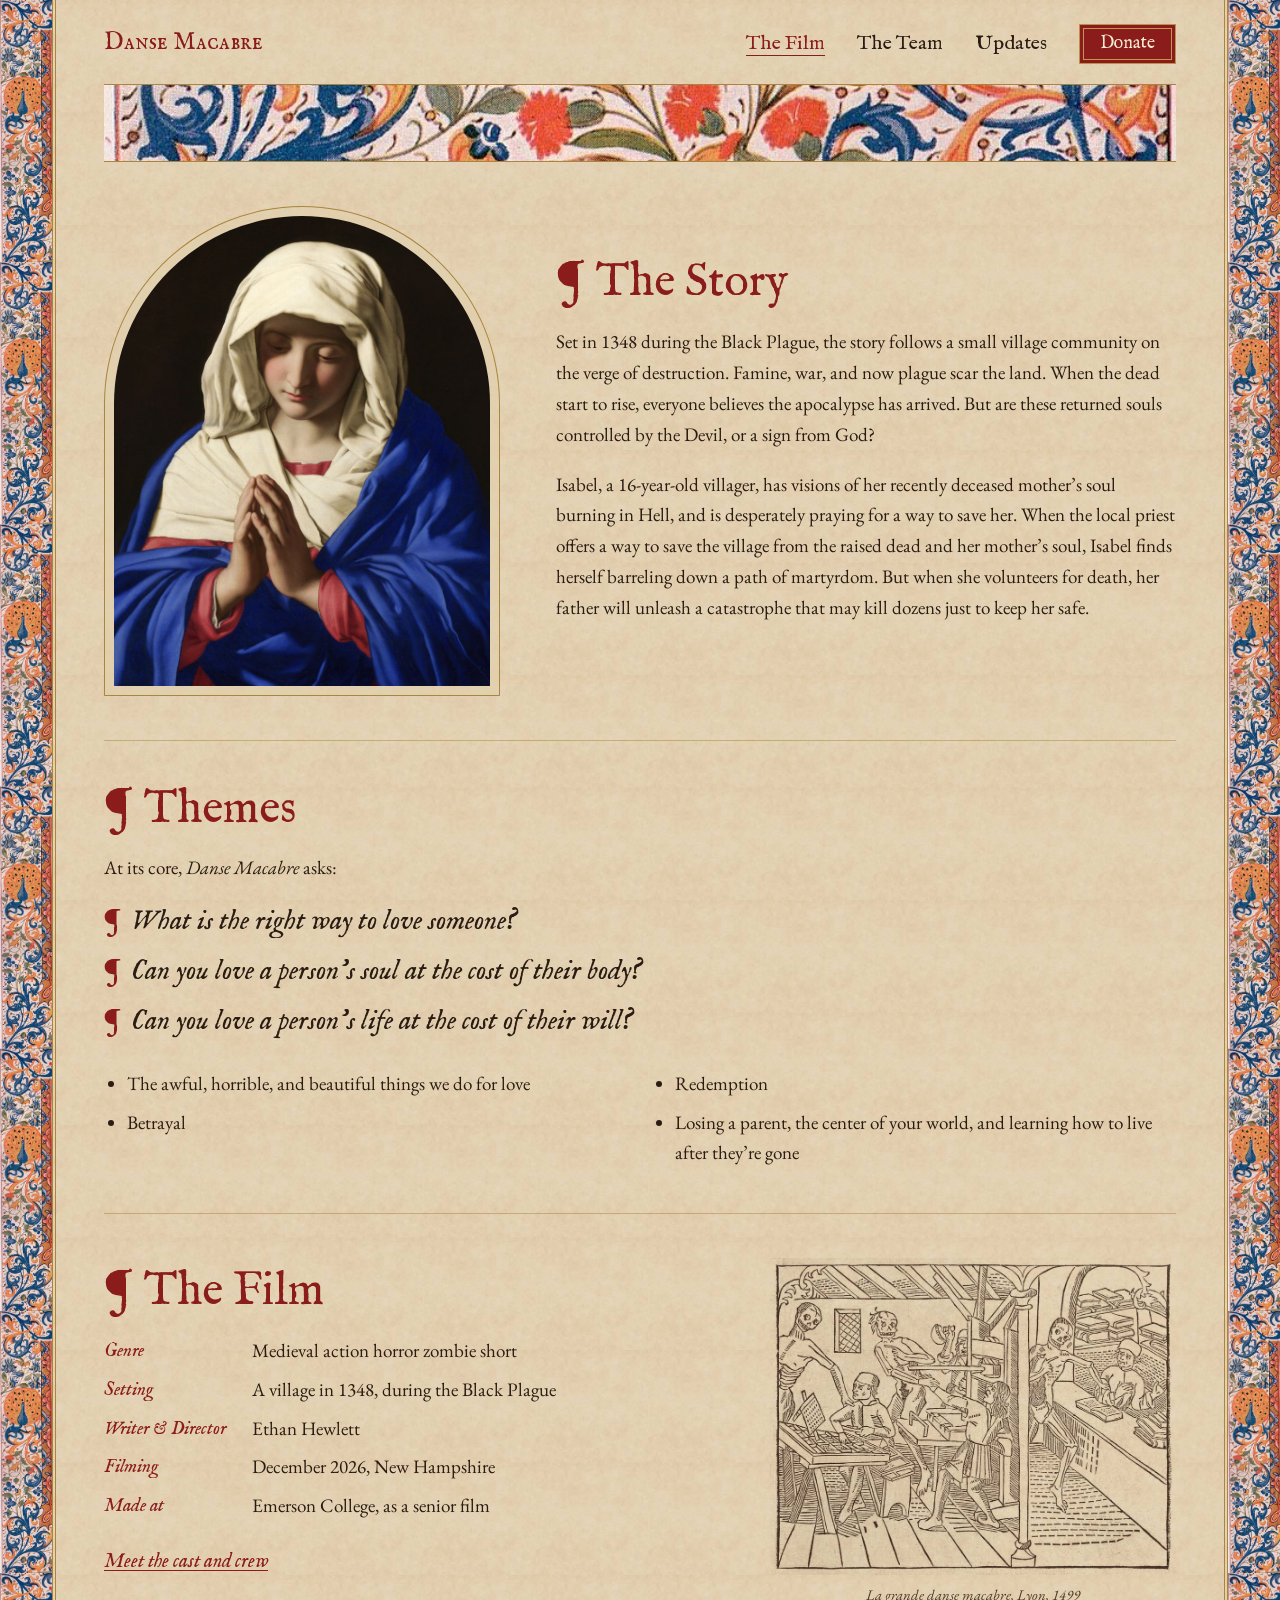
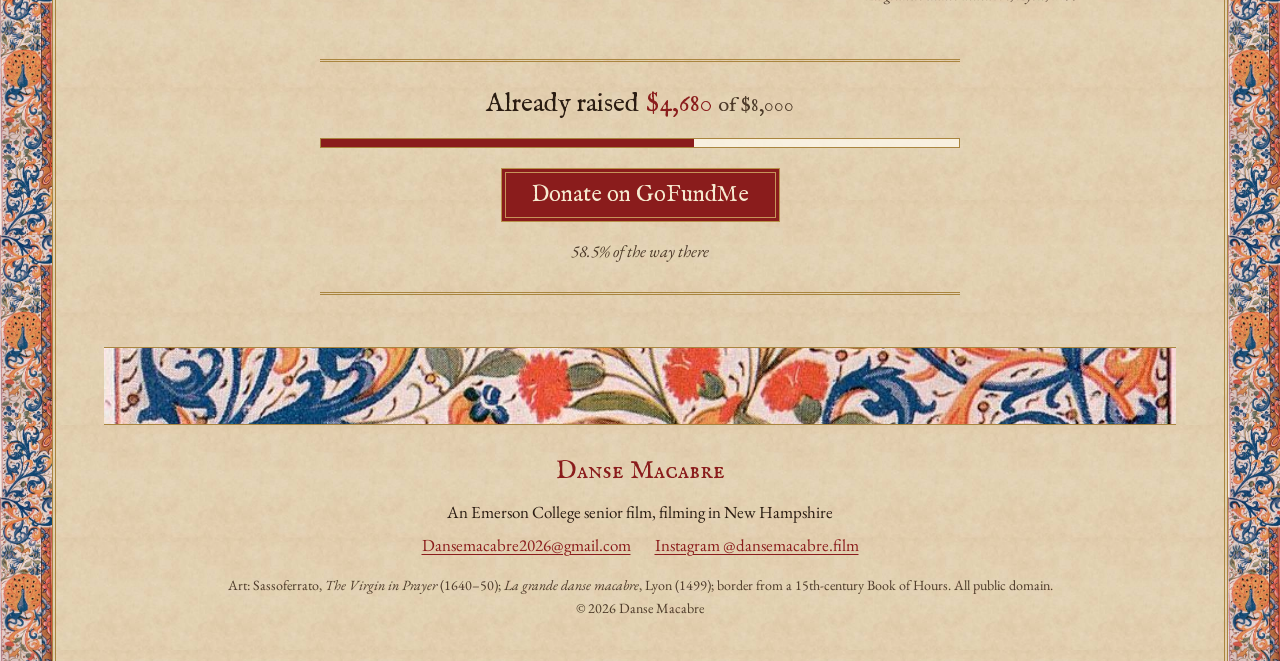
==== film.html @ 2ab026be "Polish redesign: edge-to-edge manuscript borders, transparent art - Vine borders run from the screen" ====
<!doctype html>
<html lang="en">
<head>
  <meta charset="utf-8">
  <meta name="viewport" content="width=device-width, initial-scale=1">
  <title>The Film | Danse Macabre</title>
  <meta name="description" content="1348. Famine, war, and now plague. When the dead start to rise, a village must decide: are these returned souls controlled by the Devil, or a sign from God?">
  <meta property="og:type" content="website">
  <meta property="og:title" content="The Film | Danse Macabre">
  <meta property="og:description" content="Set in 1348 during the Black Plague, the story follows a small village community on the verge of destruction.">
  <meta property="og:url" content="https://danse-macabrefilm.com/film.html">
  <meta property="og:image" content="https://danse-macabrefilm.com/img/social-preview.jpg">
  <meta name="twitter:card" content="summary_large_image">
  <link rel="icon" href="img/favicon.png">
  <link rel="stylesheet" href="css/style.css">
</head>
<body>
<div class="page">
<div class="inner">

  <header class="site-header">
    <a class="home-link" href="index.html">Danse Macabre</a>
    <a class="btn btn-small header-donate" href="https://www.gofundme.com/f/danse-macabre-bringing-this-story-to-life">Donate</a>
    <nav class="site-nav" aria-label="Main">
      <a href="film.html" aria-current="page">The Film</a>
      <a href="team.html">The Team</a>
      <a href="updates.html">Updates</a>
      <a class="btn btn-small nav-donate" href="https://www.gofundme.com/f/danse-macabre-bringing-this-story-to-life">Donate</a>
    </nav>
  </header>
  <div class="band" role="presentation"></div>

  <main>
    <section class="section split">
      <figure class="arch">
        <img src="img/isabel-standin.jpg" width="800" height="1000"
             alt="Painting of a young woman in a white veil and blue mantle, hands pressed together in prayer">
      </figure>
      <div>
        <h1 class="section-title"><span class="pilcrow" aria-hidden="true">&para;</span>The Story</h1>
        <p>Set in 1348 during the Black Plague, the story follows a small village community on the verge of destruction. Famine, war, and now plague scar the land. When the dead start to rise, everyone believes the apocalypse has arrived. But are these returned souls controlled by the Devil, or a sign from God?</p>
        <p>Isabel, a 16-year-old villager, has visions of her recently deceased mother&rsquo;s soul burning in Hell, and is desperately praying for a way to save her. When the local priest offers a way to save the village from the raised dead and her mother&rsquo;s soul, Isabel finds herself barreling down a path of martyrdom. But when she volunteers for death, her father will unleash a catastrophe that may kill dozens just to keep her safe.</p>
      </div>
    </section>

    <section class="section">
      <h2 class="section-title"><span class="pilcrow" aria-hidden="true">&para;</span>Themes</h2>
      <p>At its core, <i>Danse Macabre</i> asks:</p>
      <ul class="questions">
        <li>What is the right way to love someone?</li>
        <li>Can you love a person&rsquo;s soul at the cost of their body?</li>
        <li>Can you love a person&rsquo;s life at the cost of their will?</li>
      </ul>
      <ul class="motifs">
        <li>The awful, horrible, and beautiful things we do for love</li>
        <li>Betrayal</li>
        <li>Redemption</li>
        <li>Losing a parent, the center of your world, and learning how to live after they&rsquo;re gone</li>
      </ul>
    </section>

    <section class="section split reverse">
      <div>
        <h2 class="section-title"><span class="pilcrow" aria-hidden="true">&para;</span>The Film</h2>
        <dl class="facts">
          <dt>Genre</dt><dd>Medieval action horror zombie short</dd>
          <dt>Setting</dt><dd>A village in 1348, during the Black Plague</dd>
          <dt>Writer &amp; Director</dt><dd>Ethan Hewlett</dd>
          <dt>Filming</dt><dd>December 2026, New Hampshire</dd>
          <dt>Made at</dt><dd>Emerson College, as a senior film</dd>
        </dl>
        <p><a class="more" href="team.html">Meet the cast and crew</a></p>
      </div>
      <figure class="woodcut">
        <img src="img/printing-shop.webp" width="900" height="701" loading="lazy"
             alt="Woodcut of skeletons seizing printers and a bookseller at work in their shop">
        <figcaption><i>La grande danse macabre</i>, Lyon, 1499</figcaption>
      </figure>
    </section>

    <section class="funding funding-wide" data-funding aria-label="Fundraising progress">
      <p class="funding-amount">Already raised <span class="raised" data-raised>$4,680</span> <span class="of">of <span data-goal>$8,000</span></span></p>
      <div class="bar" role="progressbar" aria-label="Raised so far" aria-valuemin="0" aria-valuemax="100" aria-valuenow="0"><div class="bar-fill"></div></div>
      <div class="funding-actions">
        <a class="btn" href="https://www.gofundme.com/f/danse-macabre-bringing-this-story-to-life">Donate on GoFundMe</a>
        <p class="funding-meta"><span data-percent>58.5%</span> of the way there</p>
      </div>
    </section>
  </main>

  <div class="band" role="presentation"></div>
  <footer class="site-footer">
    <p class="footer-title">Danse Macabre</p>
    <p>An Emerson College senior film, filming in New Hampshire</p>
    <p class="footer-links"><a href="mailto:Dansemacabre2026@gmail.com">Dansemacabre2026@gmail.com</a><a href="https://www.instagram.com/dansemacabre.film/">Instagram @dansemacabre.film</a></p>
    <p class="art-credits">Art: Sassoferrato, <i>The Virgin in Prayer</i> (1640&ndash;50); <i>La grande danse macabre</i>, Lyon (1499); border from a 15th-century Book of Hours. All public domain.<br>&copy; <span data-year>2026</span> Danse Macabre</p>
  </footer>

</div>
</div>
<script src="js/funding.js"></script>
<script src="js/site.js"></script>
</body>
</html>
---- css/style.css ----
@import url("../fonts/fonts.css");

/* ---------- Tokens ---------- */
:root {
  --parchment: #ecdfc4;
  --vellum: #e2d1ae;
  --ink: #2a1c12;
  --ink-soft: #4d3a29;
  --rubric: #8a1c1c;
  --rubric-dark: #6a1414;
  --gold: #a9853f;
  --gold-soft: rgba(169, 133, 63, .5);

  --font-display: "IM Fell English", Georgia, serif;
  --font-caps: "IM Fell English SC", Georgia, serif;
  --font-body: "EB Garamond", Garamond, Georgia, serif;

  --content: 1180px;
  --border-w: clamp(56px, calc((100vw - var(--content)) / 2), 340px);
}

/* ---------- Base ---------- */
*, *::before, *::after { box-sizing: border-box; }
html { scroll-behavior: smooth; }
body {
  margin: 0;
  color: var(--ink);
  background: var(--parchment) url("../img/parchment.jpg") 0 0 / 900px;
  font-family: var(--font-body);
  font-size: 1.19rem;
  line-height: 1.62;
  overflow-x: hidden;
}
img { max-width: 100%; height: auto; display: block; }
a { color: var(--rubric); text-decoration-thickness: 1px; text-underline-offset: 3px; }
a:hover { color: var(--rubric-dark); }
:focus-visible { outline: 3px solid #26407a; outline-offset: 3px; }
p { margin: 0 0 1em; }
h1, h2, h3 { font-weight: 400; }

/* ---------- Page: vine borders run from the screen edges to the content ---------- */
.page {
  position: relative;
  min-height: 100vh;
  padding: 0 var(--border-w);
}
.page::before, .page::after {
  content: "";
  position: absolute;
  top: 0; bottom: 0;
  width: var(--border-w);
  background: url("../img/border-left.jpg") center top / 100% auto repeat-y;
  pointer-events: none;
}
.page::before { left: 0; border-right: 4px double var(--gold); }
.page::after { right: 0; border-left: 4px double var(--gold); }
.inner {
  max-width: var(--content);
  margin: 0 auto;
  padding: 0 48px;
}

/* Book of Hours band under the header and above the footer */
.band {
  height: 78px;
  background: url("../img/border-bottom.jpg") center / cover no-repeat;
  border-top: 1px solid var(--gold);
  border-bottom: 1px solid var(--gold);
}

/* ---------- Header ---------- */
.site-header {
  display: flex;
  align-items: center;
  justify-content: space-between;
  gap: 24px;
  flex-wrap: wrap;
  padding: 24px 0 20px;
}
.home-link {
  font-family: var(--font-caps);
  font-size: 1.5rem;
  color: var(--rubric);
  text-decoration: none;
}
.site-nav { display: flex; align-items: center; gap: 32px; font-family: var(--font-display); font-size: 1.25rem; }
.site-nav a { color: var(--ink); text-decoration: none; }
.site-nav a:hover, .site-nav a[aria-current="page"] { color: var(--rubric); }
.site-nav a[aria-current="page"] { text-decoration: underline; text-decoration-thickness: 1px; text-underline-offset: 6px; }
.site-header .header-donate { display: none; }

/* ---------- Buttons ---------- */
.btn {
  display: inline-block;
  padding: 13px 30px;
  font-family: var(--font-display);
  font-size: 1.4rem;
  line-height: 1.2;
  color: #f6ead0;
  text-decoration: none;
  background: var(--rubric);
  border: 1px solid #b8914a;
  box-shadow: inset 0 0 0 3px var(--rubric), inset 0 0 0 4px rgba(214, 178, 106, .8);
}
.btn:hover { color: #fff; background: var(--rubric-dark); box-shadow: inset 0 0 0 3px var(--rubric-dark), inset 0 0 0 4px rgba(214, 178, 106, .8); }
.btn-small { font-size: 1.12rem; padding: 8px 20px; }
.site-nav .btn, .site-nav .btn:hover { color: #f6ead0; }

/* ---------- Hero ---------- */
.hero {
  display: grid;
  grid-template-columns: minmax(0, 1fr) minmax(0, 1fr);
  gap: 48px;
  align-items: center;
  padding: 52px 0 40px;
}
.title {
  margin: 0;
  display: flex;
  align-items: flex-start;
  font-family: var(--font-display);
  color: var(--rubric);
  font-size: clamp(3.1rem, 6vw, 5.4rem);
  line-height: .92;
}
.title .dropcap { flex: none; width: 2.4em; margin: -.12em .05em 0 -.4em; }
.title .title-rest { display: flex; flex-direction: column; padding-top: .26em; }
.title .title-rest span + span { margin-left: -.54em; }
.tagline {
  margin: 22px 0 34px;
  font-family: var(--font-display);
  font-style: italic;
  font-size: clamp(1.25rem, 1.9vw, 1.56rem);
  color: var(--ink-soft);
}

/* ---------- Funding ---------- */
.funding {
  border-top: 3px double var(--gold);
  border-bottom: 3px double var(--gold);
  padding: 22px 0 26px;
}
.funding-amount { margin: 0 0 12px; font-family: var(--font-display); font-size: 1.62rem; }
.funding-amount .raised { color: var(--rubric); }
.funding-amount .of { font-size: 1.25rem; color: var(--ink-soft); }
.bar { height: 10px; background: rgba(255, 250, 238, .75); border: 1px solid var(--gold); }
.bar-fill { height: 100%; width: 0; background: var(--rubric); transition: width 1.2s ease-out; }
.funding-actions { display: flex; align-items: center; justify-content: space-between; gap: 16px; flex-wrap: wrap; margin-top: 20px; }
.funding-meta { margin: 0; font-style: italic; color: var(--ink-soft); font-size: 1.06rem; }
.funding-wide { max-width: 640px; margin: 8px auto 52px; text-align: center; }
.funding-wide .funding-actions { justify-content: center; flex-direction: column; }

/* ---------- Sections ---------- */
.section { padding: 44px 0; border-top: 1px solid var(--gold-soft); }
main > .section:first-child { border-top: 0; }
.section-title {
  margin: 0 0 18px;
  font-family: var(--font-display);
  font-size: clamp(2.2rem, 3.6vw, 2.9rem);
  line-height: 1.1;
  color: var(--rubric);
}
.section-title .pilcrow { margin-right: .26em; }
.section-title.centered { text-align: center; }
.page-title { margin-top: 44px; }
.prose p { max-width: 34em; }
.lead {
  max-width: 32em;
  margin: 0 auto 34px;
  text-align: center;
  font-family: var(--font-display);
  font-style: italic;
  font-size: 1.3rem;
  color: var(--ink-soft);
}
.more { font-family: var(--font-display); font-style: italic; font-size: 1.25rem; }
.signature { margin: 0; font-family: var(--font-display); font-style: italic; color: var(--ink-soft); }

.split { display: grid; grid-template-columns: minmax(0, .78fr) minmax(0, 1.22fr); gap: 56px; align-items: center; }
.split.reverse { grid-template-columns: minmax(0, 1.2fr) minmax(0, .8fr); }

/* Framed pictures */
.arch {
  margin: 0;
  padding: 9px;
  border: 1px solid var(--gold);
  border-radius: 999px 999px 4px 4px;
  background: rgba(226, 209, 174, .6);
}
.arch img { width: 100%; aspect-ratio: 4 / 5; object-fit: cover; border-radius: 999px 999px 2px 2px; }
.plate { margin: 0; padding: 8px; border: 1px solid var(--gold); background: rgba(226, 209, 174, .6); }
.woodcut { margin: 0; }
figcaption { margin-top: 8px; font-size: .92rem; font-style: italic; text-align: center; color: var(--ink-soft); }

/* ---------- Support the film ---------- */
.support { text-align: center; }
.support-list {
  display: grid;
  grid-template-columns: repeat(4, minmax(0, 1fr));
  margin: 0 0 38px;
  padding: 0;
  list-style: none;
  border-top: 1px solid var(--gold);
  border-bottom: 1px solid var(--gold);
}
.support-list li { display: flex; flex-direction: column; align-items: center; gap: 14px; padding: 26px 14px 22px; line-height: 1.3; }
.support-list li + li { border-left: 1px solid rgba(169, 133, 63, .7); }
.support-list img { height: 96px; width: auto; }
.support .note { margin: 0 auto 26px; max-width: 34em; }

/* ---------- Updates ---------- */
.teasers { display: grid; grid-template-columns: repeat(2, minmax(0, 1fr)); gap: 36px; }
.teaser { display: grid; grid-template-columns: 150px minmax(0, 1fr); gap: 20px; align-items: center; color: var(--ink); text-decoration: none; }
.teaser img { width: 150px; height: 112px; object-fit: cover; border: 1px solid var(--gold); padding: 4px; background: rgba(226, 209, 174, .6); }
.teaser .photo { filter: sepia(.3) saturate(.8); }
.teaser h3 { margin: 0; font-family: var(--font-display); font-size: 1.62rem; line-height: 1.2; color: var(--rubric); }
.teaser:hover h3 { text-decoration: underline; text-decoration-thickness: 1px; text-underline-offset: 4px; }
.post-date { margin: 0 0 2px; font-style: italic; color: var(--ink-soft); font-size: 1.06rem; }
.post { padding: 40px 0; border-top: 1px solid var(--gold-soft); }
.post h2 { margin: 0 0 14px; font-family: var(--font-display); font-size: clamp(1.8rem, 3vw, 2.3rem); line-height: 1.15; color: var(--rubric); }
.gallery { display: grid; grid-template-columns: repeat(3, minmax(0, 1fr)); gap: 12px; margin-top: 22px; }
.gallery a { display: block; padding: 4px; border: 1px solid var(--gold); background: rgba(226, 209, 174, .6); }
.gallery img { width: 100%; aspect-ratio: 4 / 3; object-fit: cover; filter: sepia(.28) saturate(.82); transition: filter .25s; }
.gallery a:hover img, .gallery a:focus-visible img { filter: none; }

/* ---------- Film page ---------- */
.questions { list-style: none; margin: 0 0 28px; padding: 0; }
.questions li {
  margin: 0 0 12px;
  font-family: var(--font-display);
  font-style: italic;
  font-size: clamp(1.4rem, 2.6vw, 1.75rem);
  line-height: 1.35;
}
.questions li::before { content: "\00B6"; color: var(--rubric); font-style: normal; margin-right: .4em; }
.motifs { margin: 0; padding-left: 1.2em; columns: 2; column-gap: 48px; }
.motifs li { margin-bottom: 8px; break-inside: avoid; }
.facts { display: grid; grid-template-columns: max-content minmax(0, 1fr); gap: 8px 26px; margin: 0 0 24px; }
.facts dt { font-family: var(--font-display); font-style: italic; color: var(--rubric); }
.facts dd { margin: 0; }

/* ---------- Team page ---------- */
.credits { display: grid; grid-template-columns: repeat(2, minmax(0, 1fr)); gap: 0 56px; margin: 0; }
.credit { padding: 12px 0; border-bottom: 1px solid rgba(169, 133, 63, .4); }
.credit dt { font-family: var(--font-display); font-style: italic; font-size: 1.12rem; color: var(--rubric); }
.credit dd { margin: 2px 0 0; font-size: 1.35rem; }
.aside { margin-top: 16px; font-style: italic; color: var(--ink-soft); }

/* ---------- Footer ---------- */
.site-footer { padding: 26px 0 36px; text-align: center; font-size: 1.06rem; }
.site-footer p { margin: 0 0 6px; }
.footer-title { font-family: var(--font-caps); font-size: 1.62rem; color: var(--rubric); }
.footer-links { display: flex; justify-content: center; gap: 24px; flex-wrap: wrap; margin-bottom: 14px !important; }
.art-credits { margin-top: 12px !important; font-size: .88rem; color: var(--ink-soft); }

/* ---------- Tablet ---------- */
@media (max-width: 1000px) {
  .inner { padding: 0 28px; }
  .support-list { grid-template-columns: repeat(2, minmax(0, 1fr)); }
  .support-list li + li { border-left: 0; }
  .support-list li:nth-child(even) { border-left: 1px solid rgba(169, 133, 63, .7); }
  .support-list li:nth-child(-n+2) { border-bottom: 1px solid rgba(169, 133, 63, .7); }
}

/* ---------- Phone ---------- */
@media (max-width: 760px) {
  :root { --border-w: 26px; }
  body { font-size: 1.12rem; background-size: 700px; }
  .page::before { border-right-width: 3px; }
  .page::after { border-left-width: 3px; }
  .inner { padding: 0 12px; }
  .band { height: 46px; }

  .site-header { display: grid; grid-template-columns: 1fr auto; gap: 8px 12px; padding: 14px 0 10px; }
  .home-link { font-size: 1.3rem; }
  .site-header .header-donate { display: inline-flex; align-items: center; min-height: 44px; }
  .site-nav { grid-column: 1 / -1; justify-content: space-between; gap: 8px; font-size: 1.12rem; }
  .site-nav a { padding: 8px 0; }
  .site-nav .nav-donate { display: none; }

  .hero, .split, .split.reverse, .teasers, .credits { grid-template-columns: minmax(0, 1fr); }
  .hero { gap: 26px; padding: 26px 0 30px; }
  .title { font-size: 3.1rem; }
  .title .dropcap { margin-left: -.18em; }
  .tagline { margin: 16px 0 22px; }
  .funding-amount { font-size: 1.42rem; }
  .funding-actions .btn, .funding-wide .btn { display: block; width: 100%; text-align: center; }
  .funding-actions { flex-direction: column; align-items: stretch; text-align: center; }

  .section { padding: 30px 0; }
  .split .arch { width: 240px; margin: 0 auto; }
  .split.reverse .plate, .split.reverse .woodcut { order: 2; }
  .support-list img { height: 64px; }
  .support-list li { padding: 18px 8px; font-size: 1rem; }
  .support .btn { display: block; }
  .teaser { grid-template-columns: 96px minmax(0, 1fr); gap: 14px; }
  .teaser img { width: 96px; height: 76px; padding: 3px; }
  .teaser h3 { font-size: 1.36rem; }
  .gallery { grid-template-columns: repeat(2, minmax(0, 1fr)); gap: 8px; }
  .motifs { columns: 1; }
  .facts { grid-template-columns: minmax(0, 1fr); gap: 0; }
  .facts dd { margin-bottom: 10px; }
  .footer-links { flex-direction: column; gap: 4px; }
}

@media (prefers-reduced-motion: reduce) {
  html { scroll-behavior: auto; }
  .bar-fill, .gallery img { transition: none; }
}
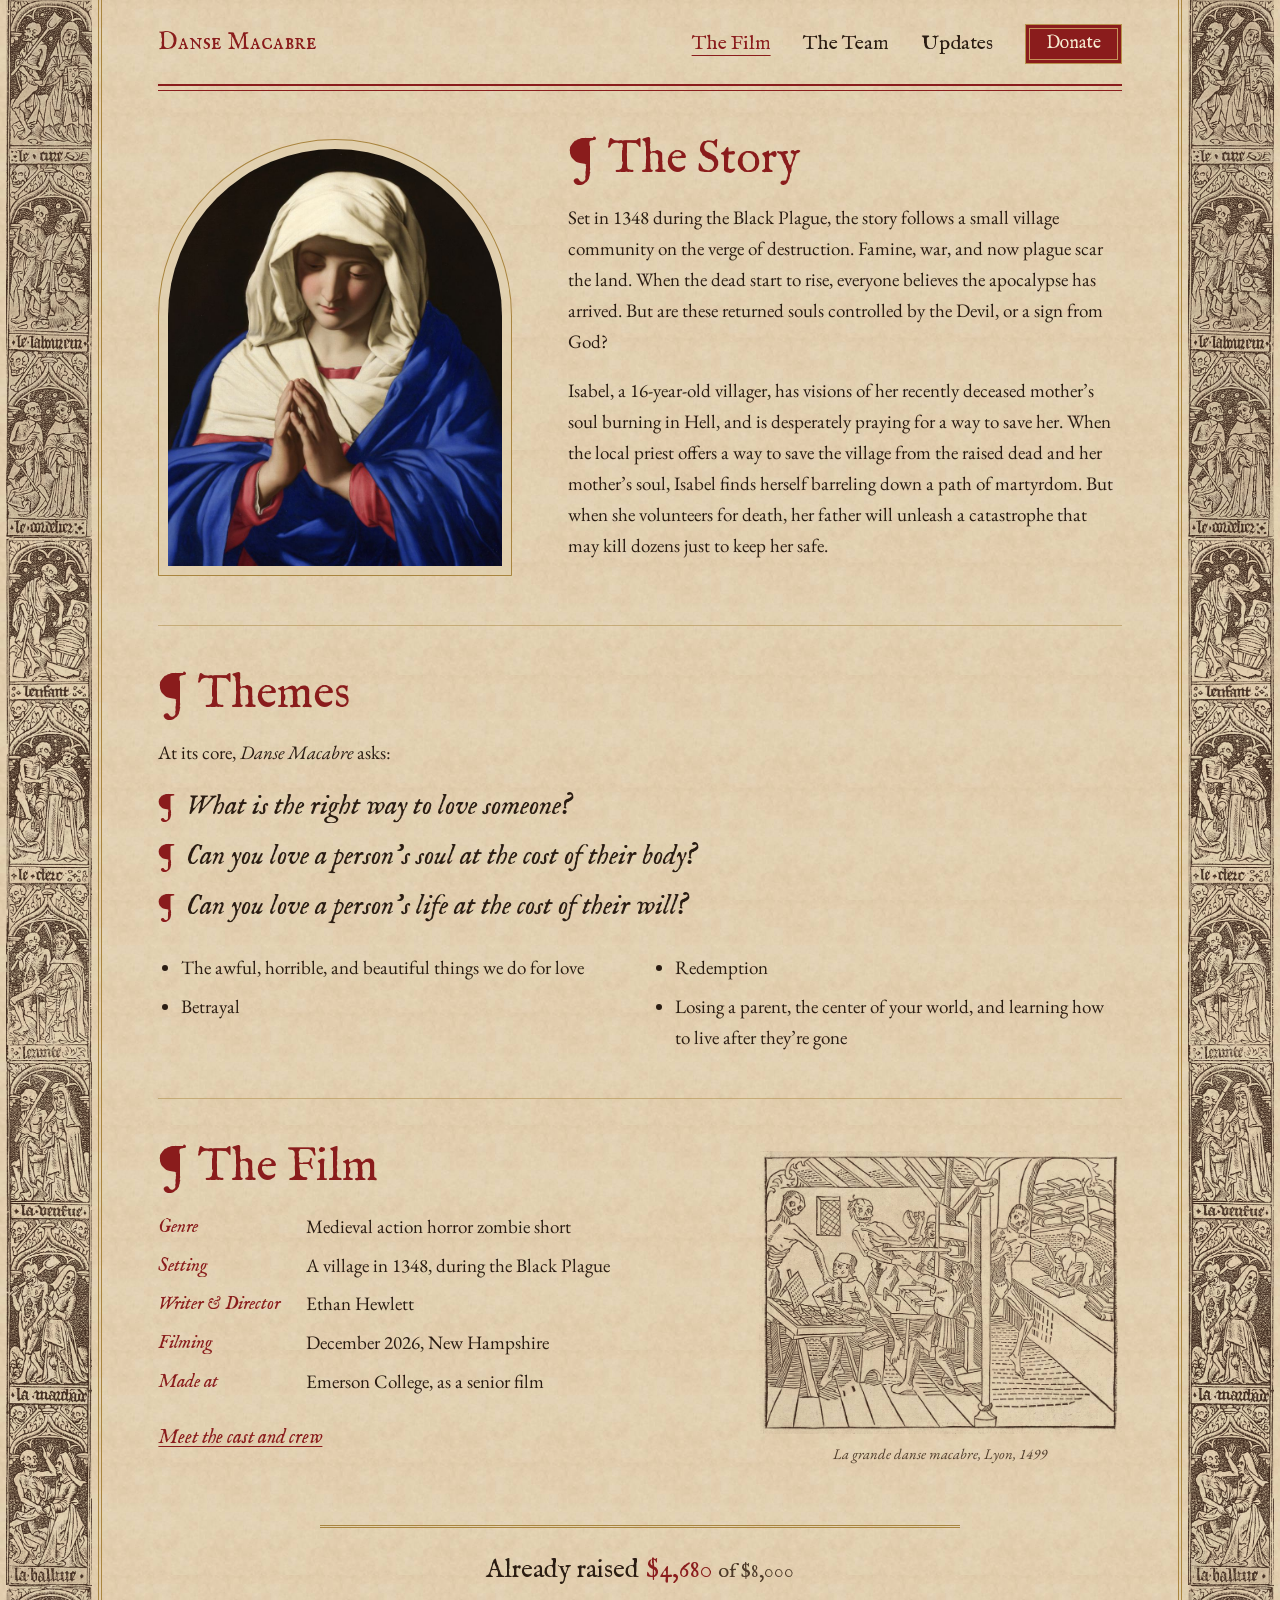
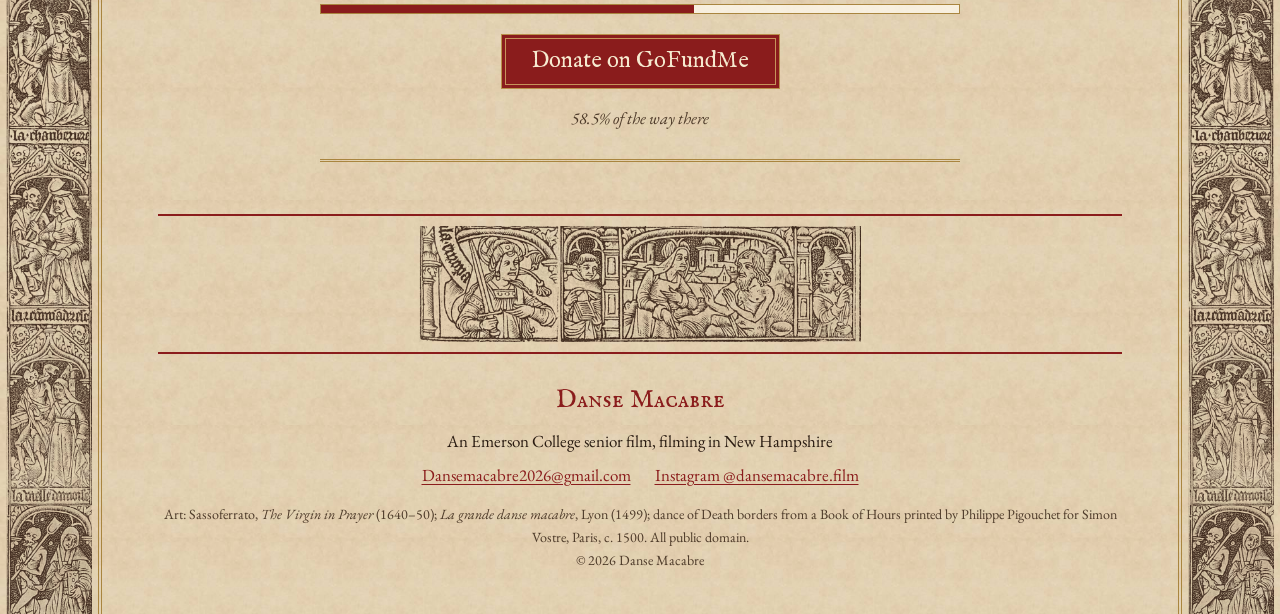
==== commit 1ab64866: "Dance of Death borders and wider desktop content - Side borders now use the Dance of Death margin sc" ====
--- a/film.html
+++ b/film.html
@@ -28,7 +28,7 @@
       <a class="btn btn-small nav-donate" href="https://www.gofundme.com/f/danse-macabre-bringing-this-story-to-life">Donate</a>
     </nav>
   </header>
-  <div class="band" role="presentation"></div>
+  <div class="rule" role="presentation"></div>
 
   <main>
     <section class="section split">
@@ -88,12 +88,12 @@
     </section>
   </main>
 
-  <div class="band" role="presentation"></div>
+  <img class="frieze" src="img/band-vostre.webp" alt="" width="1400" height="370" loading="lazy">
   <footer class="site-footer">
     <p class="footer-title">Danse Macabre</p>
     <p>An Emerson College senior film, filming in New Hampshire</p>
     <p class="footer-links"><a href="mailto:Dansemacabre2026@gmail.com">Dansemacabre2026@gmail.com</a><a href="https://www.instagram.com/dansemacabre.film/">Instagram @dansemacabre.film</a></p>
-    <p class="art-credits">Art: Sassoferrato, <i>The Virgin in Prayer</i> (1640&ndash;50); <i>La grande danse macabre</i>, Lyon (1499); border from a 15th-century Book of Hours. All public domain.<br>&copy; <span data-year>2026</span> Danse Macabre</p>
+    <p class="art-credits">Art: Sassoferrato, <i>The Virgin in Prayer</i> (1640&ndash;50); <i>La grande danse macabre</i>, Lyon (1499); dance of Death borders from a Book of Hours printed by Philippe Pigouchet for Simon Vostre, Paris, c. 1500. All public domain.<br>&copy; <span data-year>2026</span> Danse Macabre</p>
   </footer>
 
 </div>
--- a/css/style.css
+++ b/css/style.css
@@ -15,8 +15,9 @@
   --font-caps: "IM Fell English SC", Georgia, serif;
   --font-body: "EB Garamond", Garamond, Georgia, serif;
 
-  --content: 1180px;
-  --border-w: clamp(56px, calc((100vw - var(--content)) / 2), 340px);
+  --content: 1720px;
+  /* slim borders; they only widen on very large screens so no gap opens beside the content */
+  --border-w: max(clamp(56px, 8vw, 160px), calc((100vw - var(--content)) / 2));
 }
 
 /* ---------- Base ---------- */
@@ -49,7 +50,7 @@
   position: absolute;
   top: 0; bottom: 0;
   width: var(--border-w);
-  background: url("../img/border-left.jpg") center top / 100% auto repeat-y;
+  background: url("../img/border-dance.webp") center top / calc(100% - 12px) auto repeat-y;
   pointer-events: none;
 }
 .page::before { left: 0; border-right: 4px double var(--gold); }
@@ -57,15 +58,19 @@
 .inner {
   max-width: var(--content);
   margin: 0 auto;
-  padding: 0 48px;
-}
-
-/* Book of Hours band under the header and above the footer */
-.band {
-  height: 78px;
-  background: url("../img/border-bottom.jpg") center / cover no-repeat;
-  border-top: 1px solid var(--gold);
-  border-bottom: 1px solid var(--gold);
+  padding: 0 56px;
+}
+
+/* Red manuscript rule under the header; Vostre panel as a frieze above the footer */
+.rule { height: 7px; border-top: 2px solid var(--rubric); border-bottom: 1px solid var(--rubric); }
+.frieze {
+  display: block;
+  width: 100%;
+  height: clamp(110px, 11vw, 180px);
+  object-fit: contain;
+  padding: 10px 0;
+  border-top: 2px solid var(--rubric);
+  border-bottom: 2px solid var(--rubric);
 }
 
 /* ---------- Header ---------- */
@@ -120,7 +125,7 @@
   align-items: flex-start;
   font-family: var(--font-display);
   color: var(--rubric);
-  font-size: clamp(3.1rem, 6vw, 5.4rem);
+  font-size: clamp(3.1rem, 5.4vw, 6.4rem);
   line-height: .92;
 }
 .title .dropcap { flex: none; width: 2.4em; margin: -.12em .05em 0 -.4em; }
@@ -266,10 +271,12 @@
 @media (max-width: 760px) {
   :root { --border-w: 26px; }
   body { font-size: 1.12rem; background-size: 700px; }
+  .page::before, .page::after { background-size: 100% auto; }
   .page::before { border-right-width: 3px; }
   .page::after { border-left-width: 3px; }
   .inner { padding: 0 12px; }
-  .band { height: 46px; }
+  .rule { height: 6px; }
+  .frieze { height: auto; padding: 6px 0; }
 
   .site-header { display: grid; grid-template-columns: 1fr auto; gap: 8px 12px; padding: 14px 0 10px; }
   .home-link { font-size: 1.3rem; }
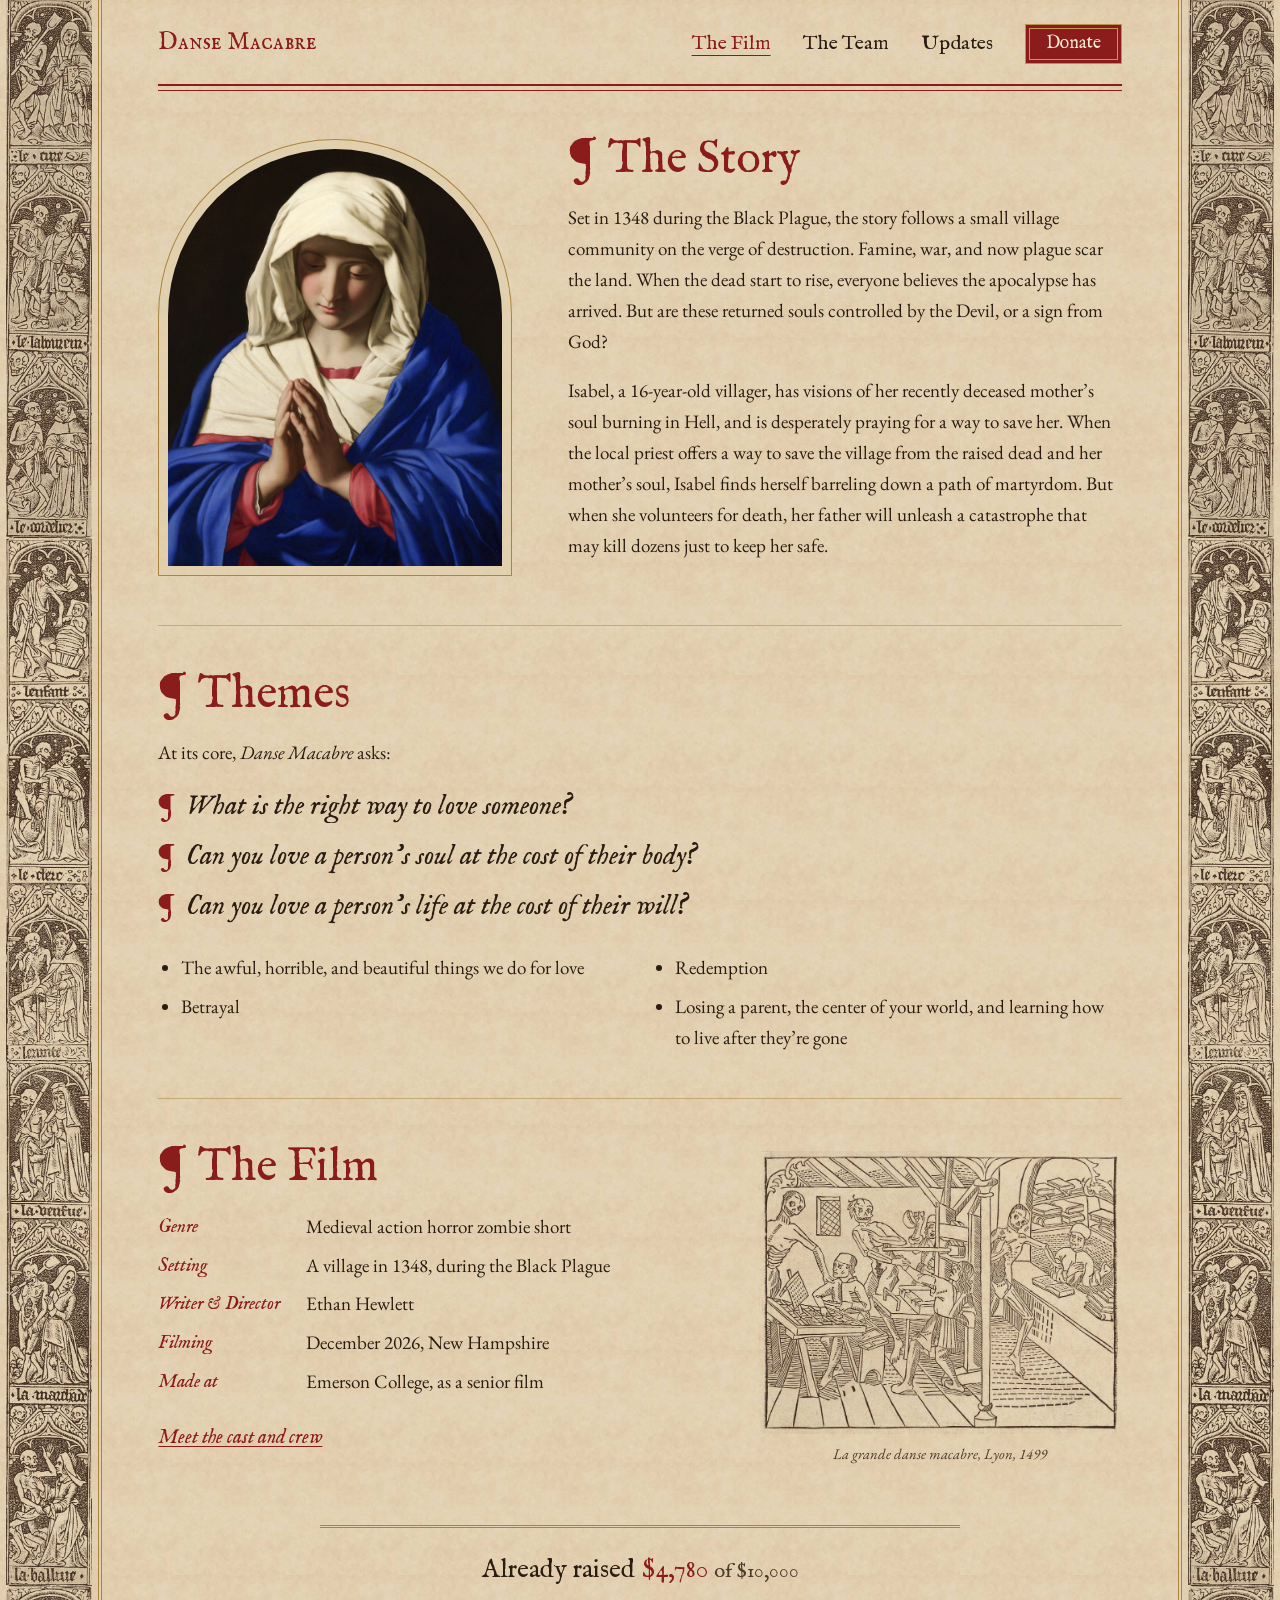
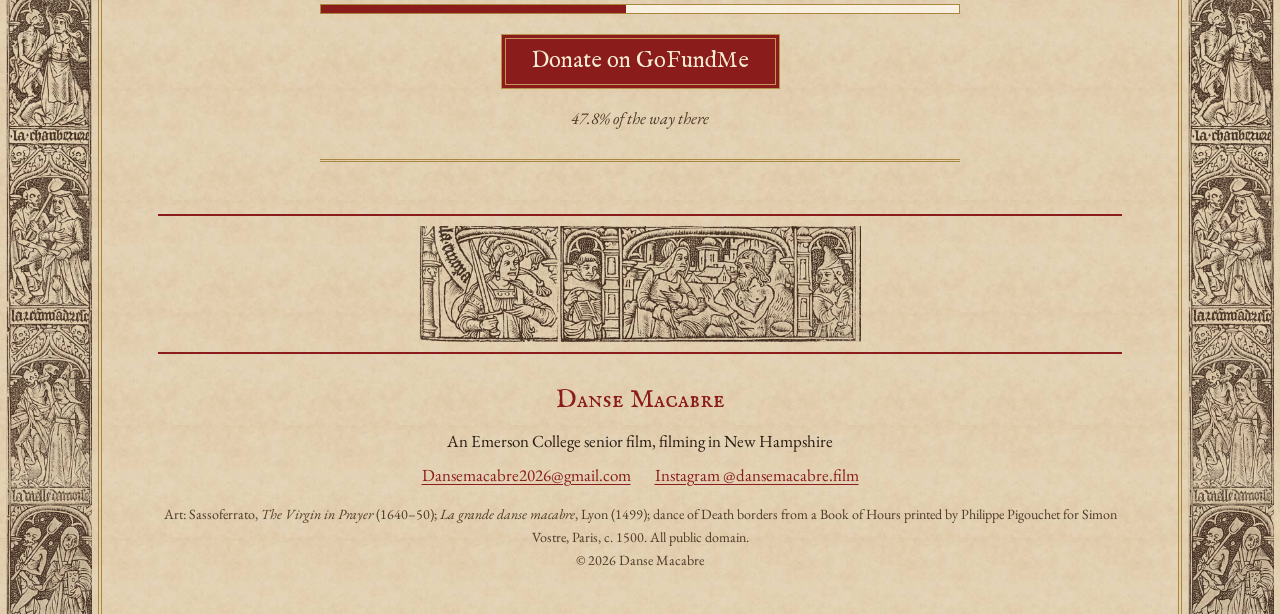
==== commit 1f4de70b: "Refinement pass: cinematic scouting imagery, emotional hook, clearer fundraising - Home: hook line i" ====
--- a/film.html
+++ b/film.html
@@ -12,7 +12,7 @@
   <meta property="og:image" content="https://danse-macabrefilm.com/img/social-preview.jpg">
   <meta name="twitter:card" content="summary_large_image">
   <link rel="icon" href="img/favicon.png">
-  <link rel="stylesheet" href="css/style.css">
+  <link rel="stylesheet" href="css/style.css?v=5">
 </head>
 <body>
 <div class="page">
@@ -79,11 +79,11 @@
     </section>
 
     <section class="funding funding-wide" data-funding aria-label="Fundraising progress">
-      <p class="funding-amount">Already raised <span class="raised" data-raised>$4,680</span> <span class="of">of <span data-goal>$8,000</span></span></p>
+      <p class="funding-amount">Already raised <span class="raised" data-raised>$4,780</span> <span class="of">of <span data-goal>$10,000</span></span></p>
       <div class="bar" role="progressbar" aria-label="Raised so far" aria-valuemin="0" aria-valuemax="100" aria-valuenow="0"><div class="bar-fill"></div></div>
       <div class="funding-actions">
         <a class="btn" href="https://www.gofundme.com/f/danse-macabre-bringing-this-story-to-life">Donate on GoFundMe</a>
-        <p class="funding-meta"><span data-percent>58.5%</span> of the way there</p>
+        <p class="funding-meta"><span data-percent>47.8%</span> of the way there</p>
       </div>
     </section>
   </main>
--- a/css/style.css
+++ b/css/style.css
@@ -15,14 +15,21 @@
   --font-caps: "IM Fell English SC", Georgia, serif;
   --font-body: "EB Garamond", Garamond, Georgia, serif;
 
-  --content: 1720px;
-  /* slim borders; they only widen on very large screens so no gap opens beside the content */
-  --border-w: max(clamp(56px, 8vw, 160px), calc((100vw - var(--content)) / 2));
+  /* Content width is in rem (1720px at the normal 16px root). On screens wider than
+     2040px the root font grows (below), so the whole page scales up to fill the width
+     and the borders stay slim. Below 2040px nothing changes. */
+  --content: 107.5rem;
+  --border-w: clamp(56px, 8vw, 160px);
 }
 
 /* ---------- Base ---------- */
 *, *::before, *::after { box-sizing: border-box; }
 html { scroll-behavior: smooth; }
+/* Wide screens: scale everything up proportionally instead of widening the borders.
+   At exactly 2040px this gives 16px, so there is no jump at the breakpoint. */
+@media (min-width: 2040px) {
+  html { font-size: calc((100vw - 320px) / 107.5); }
+}
 body {
   margin: 0;
   color: var(--ink);
@@ -258,6 +265,107 @@
 .footer-links { display: flex; justify-content: center; gap: 24px; flex-wrap: wrap; margin-bottom: 14px !important; }
 .art-credits { margin-top: 12px !important; font-size: .88rem; color: var(--ink-soft); }
 
+/* ---------- Hook and funding note (hero) ---------- */
+.hook {
+  margin: 0 0 32px;
+  padding-left: 22px;
+  border-left: 2px solid var(--rubric);
+  font-family: var(--font-display);
+  font-size: clamp(1.2rem, 1.55vw, 1.82rem);
+  line-height: 1.36;
+}
+.funding-note { margin: 0; max-width: 16em; text-align: right; font-style: italic; font-size: 1rem; color: var(--ink-soft); }
+
+/* ---------- Cinematic bands: real scouting photos, graded to the look book ---------- */
+.film { position: relative; margin: 0 -56px; background: #12171c; color: #e9dfca; overflow: hidden; }
+.film a { color: #e3c27e; }
+.film a:hover { color: #f1d9a4; }
+.film-band { min-height: 540px; display: flex; align-items: center; }
+.film-band .bg { position: absolute; inset: 0; width: 100%; height: 100%; object-fit: cover; }
+.film-band .shade { position: absolute; inset: 0; background: linear-gradient(90deg, rgba(12, 16, 20, .9) 0%, rgba(12, 16, 20, .62) 42%, rgba(12, 16, 20, .12) 100%); }
+.film-copy { position: relative; padding: 88px 96px; max-width: 640px; }
+.film-kicker { margin: 0 0 6px; font-family: var(--font-display); font-style: italic; font-size: 1.4rem; color: #e3c27e; }
+.film-title { margin: 0 0 20px; font-family: var(--font-display); font-size: clamp(2.2rem, 3.4vw, 3.1rem); line-height: 1.1; color: #f1e7d2; }
+.film-copy p { margin: 0; font-size: 1.3rem; color: #d8cdb6; }
+.film-copy .film-kicker { color: #e3c27e; font-size: 1.4rem; }
+.film-cap { position: absolute; right: 28px; bottom: 18px; margin: 0; font-style: italic; font-size: .94rem; color: #b3a78f; }
+.cap { font-style: italic; font-size: .94rem; color: #b3a78f; }
+
+/* ---------- Story question ---------- */
+.question { margin: 0 0 22px; padding: 18px 0; max-width: 30em; border-top: 1px solid var(--gold); border-bottom: 1px solid var(--gold); }
+.question p { margin: 0; }
+.question .ask { font-family: var(--font-display); font-style: italic; font-size: clamp(1.6rem, 2.4vw, 1.9rem); line-height: 1.3; }
+.question .gloss { margin-top: 8px; font-size: 1.06rem; color: var(--ink-soft); }
+
+/* ---------- Production panel ---------- */
+.split.top { align-items: start; }
+.production { margin: 0; padding: 8px 0; border-top: 3px double var(--gold); border-bottom: 3px double var(--gold); }
+.production div { display: grid; grid-template-columns: 9em minmax(0, 1fr); gap: 16px; padding: 14px 0; border-bottom: 1px solid var(--gold-soft); }
+.production div:last-child { border-bottom: 0; }
+.production dt { font-family: var(--font-display); font-style: italic; color: var(--rubric); }
+.production dd { margin: 0; }
+
+/* ---------- Locations ---------- */
+.locations { padding: 64px 96px 54px; }
+.locations .film-title { margin-bottom: 10px; }
+.locations .intro { margin: 0 0 34px; max-width: 36em; font-size: 1.25rem; color: #d8cdb6; }
+.location-grid { display: grid; grid-template-columns: repeat(4, minmax(0, 1fr)); gap: 22px; }
+.location-grid figure { margin: 0; }
+.location-grid img { width: 100%; aspect-ratio: 4 / 5; object-fit: cover; border: 1px solid rgba(169, 133, 63, .7); }
+.location-grid figcaption { margin-top: 10px; text-align: left; font-family: var(--font-display); font-style: normal; font-size: 1.3rem; color: #f1e7d2; }
+.locations .cap { margin: 22px 0 0; }
+
+/* ---------- Support items with what they build ---------- */
+.support-list.detailed li { align-items: flex-start; gap: 0; padding: 28px 22px 26px; text-align: left; }
+.support-list.detailed img { height: 84px; margin-bottom: 16px; }
+.support-list.detailed h3 { margin: 0 0 8px; font-family: var(--font-display); font-size: 1.5rem; line-height: 1.2; color: var(--rubric); }
+.support-list.detailed p { margin: 0; font-size: 1.12rem; line-height: 1.5; }
+.funding-wide .encourage { margin: 16px 0 0; font-size: 1.06rem; color: var(--ink-soft); }
+
+/* ---------- Team page ---------- */
+.team-intro { margin: -6px 0 0; font-style: italic; font-size: 1.25rem; color: var(--ink-soft); }
+.director-feature { display: grid; grid-template-columns: minmax(0, 1.1fr) minmax(0, .9fr); gap: 56px; align-items: center; }
+.director-name { margin: 0; font-family: var(--font-display); font-size: clamp(2.4rem, 3.6vw, 3rem); line-height: 1.08; color: var(--ink); }
+.director-role { margin: 6px 0 26px; font-family: var(--font-display); font-style: italic; font-size: 1.5rem; color: var(--rubric); }
+.director-quote { margin: 0; padding: 4px 0 4px 26px; max-width: 32em; border-left: 1px solid var(--gold); }
+.director-quote p { margin: 0; font-size: 1.3rem; }
+.director-quote .source { margin-top: 14px; font-style: italic; font-size: 1rem; color: var(--ink-soft); }
+.cast-block { display: grid; grid-template-columns: 120px minmax(0, 1fr); gap: 56px; align-items: start; }
+.cast-ornament { margin: 0; padding: 5px; border: 1px solid var(--gold); background: rgba(226, 209, 174, .6); }
+.cast-ornament img { width: 100%; height: 420px; object-fit: cover; object-position: top; }
+.cast-list { margin: 0; max-width: 760px; display: grid; grid-template-columns: minmax(0, .8fr) minmax(0, 1.2fr); border-top: 1px solid rgba(169, 133, 63, .7); }
+.cast-list dt { padding: 18px 0; border-bottom: 1px solid rgba(169, 133, 63, .7); font-family: var(--font-display); font-style: italic; font-size: 1.4rem; color: var(--rubric); }
+.cast-list dd { margin: 0; padding: 14px 0; border-bottom: 1px solid rgba(169, 133, 63, .7); font-size: 1.75rem; line-height: 1.4; }
+.departments { display: grid; grid-template-columns: repeat(3, minmax(0, 1fr)); gap: 36px 48px; padding: 30px 0 36px; border-top: 1px solid var(--gold); }
+.departments:last-of-type { border-bottom: 1px solid var(--gold); }
+.departments h3 { margin: 0 0 16px; font-family: var(--font-display); font-style: italic; font-size: 1.62rem; line-height: 1.2; color: var(--rubric); }
+.departments dl { margin: 0; }
+.departments dt { font-style: italic; font-size: 1rem; line-height: 1.35; color: var(--ink-soft); }
+.departments dd { margin: 0 0 14px; font-size: 1.44rem; line-height: 1.3; }
+.departments dd:last-child { margin-bottom: 0; }
+
+/* ---------- Updates: timeline, lead image, photo grid ---------- */
+.timeline-title { margin: 0 0 30px; font-family: var(--font-display); font-style: italic; font-size: 1.62rem; color: var(--ink-soft); }
+.timeline { list-style: none; margin: 0; padding: 0; display: grid; grid-template-columns: repeat(5, minmax(0, 1fr)); gap: 28px; }
+.timeline li { position: relative; padding-top: 34px; }
+.timeline li::before { content: ""; position: absolute; z-index: 1; top: 1px; left: 0; width: 14px; height: 14px; border-radius: 50%; background: var(--rubric); box-shadow: 0 0 0 3px var(--parchment); }
+.timeline li::after { content: ""; position: absolute; top: 7px; left: 14px; right: -28px; height: 2px; background: var(--rubric); }
+.timeline li.to-upcoming::after, .timeline li.upcoming::after { top: 8px; height: 1px; background: var(--gold); }
+.timeline li.upcoming::before { box-sizing: border-box; border: 2px solid var(--gold); background: var(--parchment); box-shadow: none; }
+.timeline li:last-child::after { display: none; }
+.timeline .step { margin: 0 0 4px; font-family: var(--font-display); font-size: 1.4rem; line-height: 1.2; }
+.timeline .when { margin: 0 0 2px; font-size: 1.06rem; line-height: 1.45; color: var(--ink-soft); }
+.timeline .status { margin: 0; font-style: italic; font-size: 1.06rem; color: var(--rubric); }
+.timeline .upcoming .status { color: var(--ink-soft); }
+.film.lead { height: 520px; margin: 0 -56px 40px; max-width: none; text-align: left; font-style: normal; font-size: inherit; }
+.film.lead img { width: 100%; height: 100%; object-fit: cover; }
+.film.lead figcaption { position: absolute; left: 56px; bottom: 22px; margin: 0; padding: 5px 12px; text-align: left; background: rgba(12, 16, 20, .72); color: #b3a78f; }
+.photo-grid { display: grid; grid-template-columns: repeat(3, minmax(0, 1fr)); gap: 22px; margin: 0 0 18px; }
+.photo-grid figure { margin: 0; padding: 4px; border: 1px solid var(--gold); background: rgba(226, 209, 174, .6); }
+.photo-grid img { width: 100%; aspect-ratio: 4 / 3; object-fit: cover; }
+.photo-grid figcaption { margin: 0; padding: 10px 6px 6px; text-align: left; font-size: 1.06rem; line-height: 1.4; }
+.photo-credit { font-style: italic; color: var(--ink-soft); }
+
 /* ---------- Tablet ---------- */
 @media (max-width: 1000px) {
   .inner { padding: 0 28px; }
@@ -265,6 +373,12 @@
   .support-list li + li { border-left: 0; }
   .support-list li:nth-child(even) { border-left: 1px solid rgba(169, 133, 63, .7); }
   .support-list li:nth-child(-n+2) { border-bottom: 1px solid rgba(169, 133, 63, .7); }
+  .film, .film.lead { margin-left: -28px; margin-right: -28px; }
+  .film-copy { padding: 64px 56px; }
+  .locations { padding: 56px 48px 48px; }
+  .location-grid, .departments { grid-template-columns: repeat(2, minmax(0, 1fr)); }
+  .timeline { grid-template-columns: repeat(3, minmax(0, 1fr)); row-gap: 32px; }
+  .timeline li:nth-child(3)::after { display: none; }
 }
 
 /* ---------- Phone ---------- */
@@ -308,6 +422,42 @@
   .facts { grid-template-columns: minmax(0, 1fr); gap: 0; }
   .facts dd { margin-bottom: 10px; }
   .footer-links { flex-direction: column; gap: 4px; }
+
+  .hook { margin-bottom: 22px; padding-left: 14px; font-size: 1.38rem; }
+  .funding-note { max-width: none; text-align: center; font-size: .94rem; }
+  .film, .film.lead { margin-left: -12px; margin-right: -12px; }
+  .film-band { display: block; min-height: 0; }
+  .film-band .bg { position: static; height: 210px; }
+  .film-band .shade { display: none; }
+  .film-copy { padding: 24px 22px 26px; max-width: none; }
+  .film-title { font-size: 2rem; margin-bottom: 12px; }
+  .film-copy p { font-size: 1.12rem; }
+  .film-cap { position: static; padding: 0 22px 22px; }
+  .question .ask { font-size: 1.5rem; }
+  .production div { grid-template-columns: minmax(0, 1fr); gap: 0; padding: 10px 0; }
+  .locations { padding: 28px 22px 26px; }
+  .locations .intro { font-size: 1.06rem; margin-bottom: 20px; }
+  .location-grid { gap: 14px; }
+  .location-grid figcaption { margin-top: 6px; font-size: 1.06rem; }
+  .support-list.detailed { grid-template-columns: minmax(0, 1fr); }
+  .support-list.detailed li { display: grid; grid-template-columns: 64px minmax(0, 1fr); column-gap: 14px; padding: 16px 0; border-left: 0 !important; border-bottom: 1px solid rgba(169, 133, 63, .7); }
+  .support-list.detailed li:last-child { border-bottom: 0; }
+  .support-list.detailed img { grid-row: span 2; width: 64px; height: auto; margin: 0; }
+  .support-list.detailed h3 { font-size: 1.25rem; margin-bottom: 4px; }
+  .support-list.detailed p { font-size: 1rem; }
+  .director-feature, .cast-block { grid-template-columns: minmax(0, 1fr); gap: 28px; }
+  .cast-ornament { display: none; }
+  .cast-list dd { font-size: 1.45rem; }
+  .departments { grid-template-columns: minmax(0, 1fr); gap: 28px; }
+  .timeline { grid-template-columns: minmax(0, 1fr); gap: 0; }
+  .timeline li { padding: 0 0 22px 32px; }
+  .timeline li::before { top: 5px; }
+  .timeline li::after, .timeline li.to-upcoming::after, .timeline li.upcoming::after { top: 19px; bottom: 0; left: 6px; right: auto; width: 2px; height: auto; }
+  .timeline li.to-upcoming::after, .timeline li.upcoming::after { width: 1px; left: 6.5px; }
+  .timeline li:nth-child(3)::after { display: block; }
+  .film.lead { height: 240px; margin-bottom: 28px; }
+  .film.lead figcaption { left: 14px; bottom: 12px; }
+  .photo-grid { grid-template-columns: repeat(2, minmax(0, 1fr)); gap: 10px; }
 }
 
 @media (prefers-reduced-motion: reduce) {
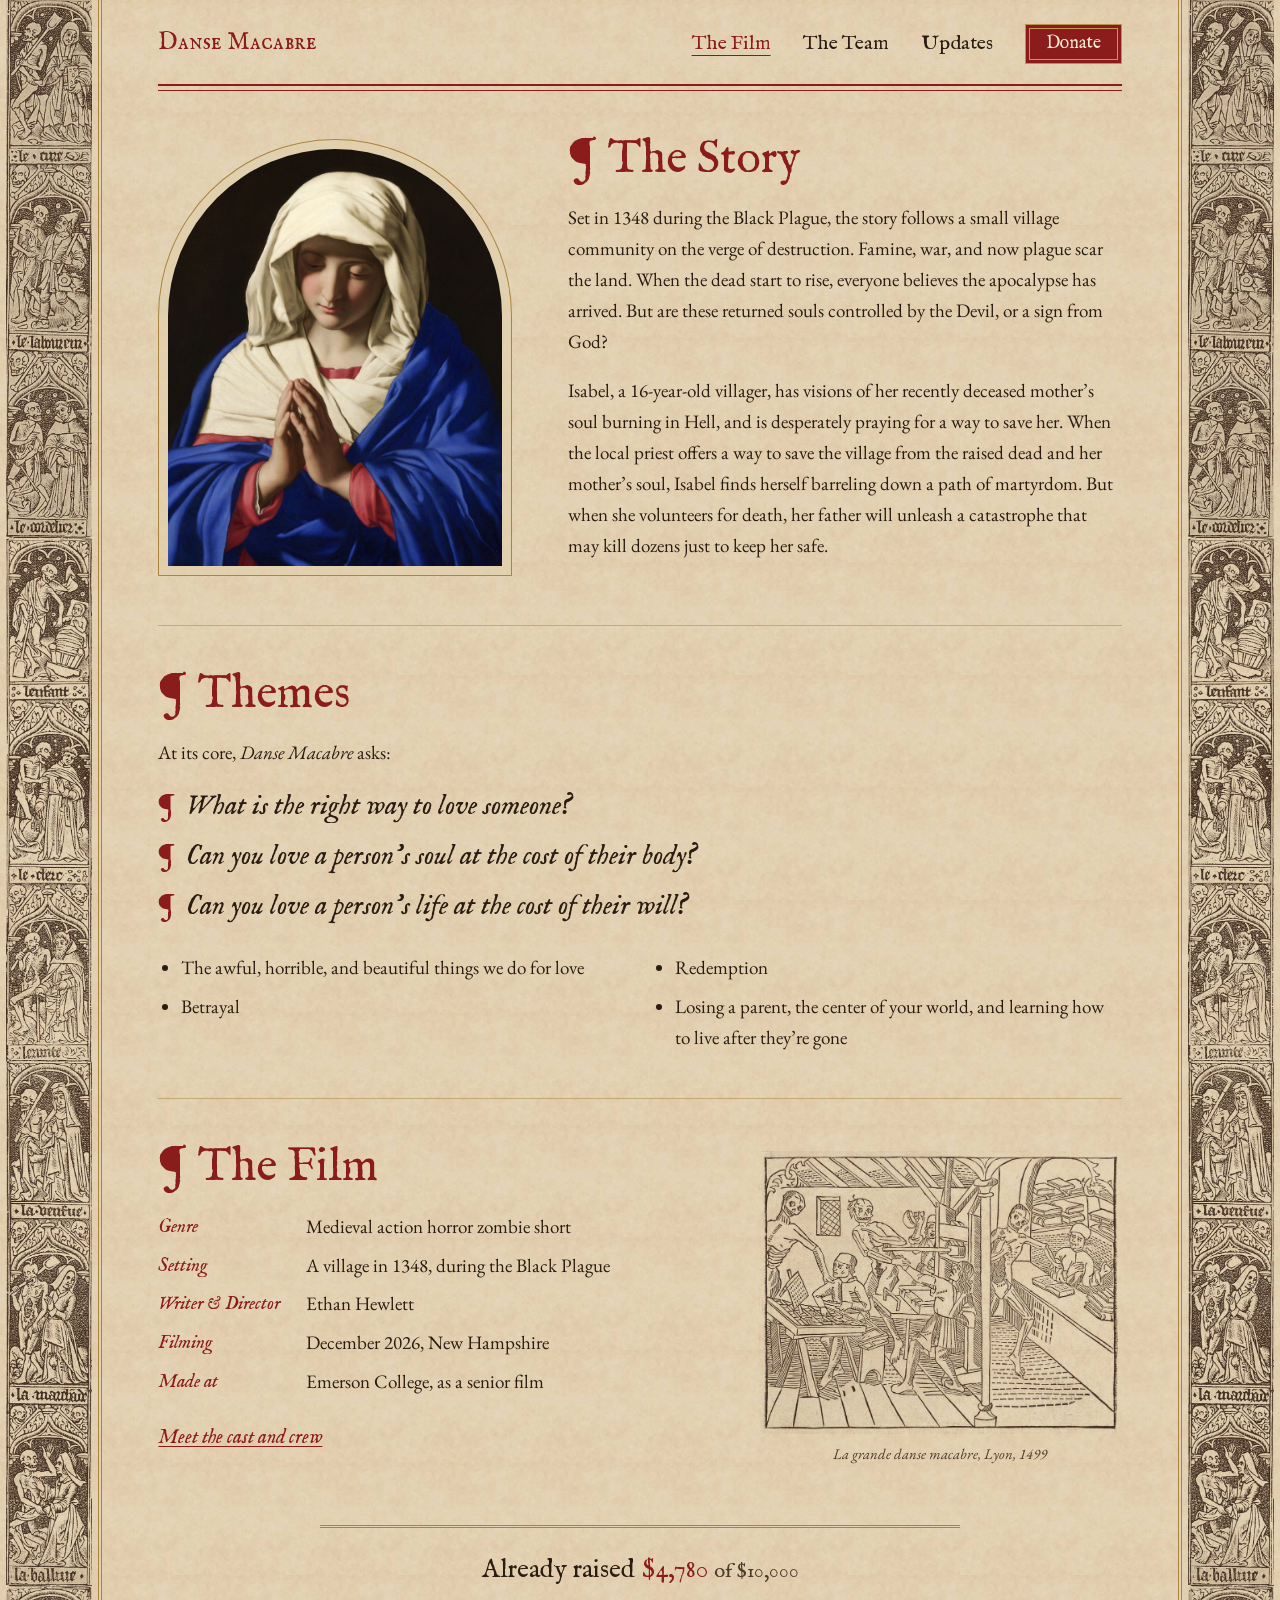
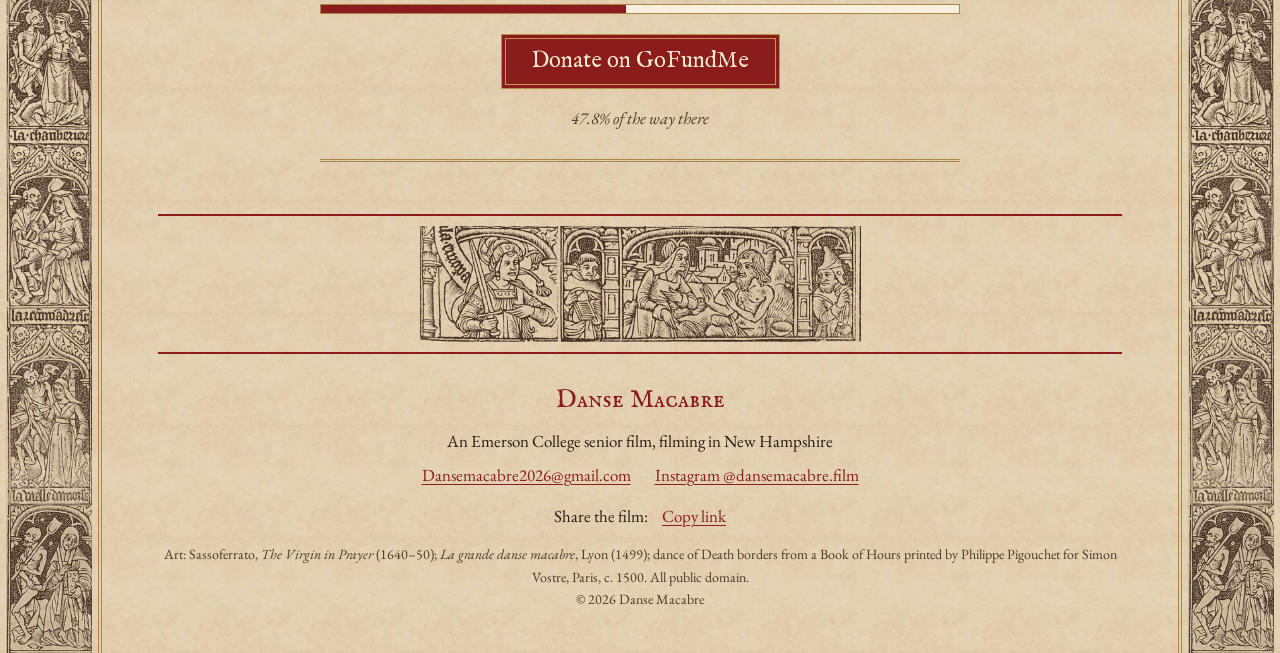
==== commit 0de5b9f4: "Production notice, Share the Film, and complete link previews - Production notice beside both home-p" ====
--- a/film.html
+++ b/film.html
@@ -9,10 +9,17 @@
   <meta property="og:title" content="The Film | Danse Macabre">
   <meta property="og:description" content="Set in 1348 during the Black Plague, the story follows a small village community on the verge of destruction.">
   <meta property="og:url" content="https://danse-macabrefilm.com/film.html">
-  <meta property="og:image" content="https://danse-macabrefilm.com/img/social-preview.jpg">
+  <meta property="og:image" content="https://danse-macabrefilm.com/img/social-card.jpg">
+  <meta property="og:image:width" content="1200">
+  <meta property="og:image:height" content="630">
+  <meta property="og:image:alt" content="Danse Macabre title beside a 1493 woodcut of skeletons dancing over an open grave, framed by Dance of Death borders">
+  <meta property="og:site_name" content="Danse Macabre">
+  <meta property="og:locale" content="en_US">
   <meta name="twitter:card" content="summary_large_image">
+  <meta name="twitter:image:alt" content="Danse Macabre title beside a 1493 woodcut of skeletons dancing over an open grave, framed by Dance of Death borders">
+  <link rel="canonical" href="https://danse-macabrefilm.com/film.html">
   <link rel="icon" href="img/favicon.png">
-  <link rel="stylesheet" href="css/style.css?v=5">
+  <link rel="stylesheet" href="css/style.css?v=6">
 </head>
 <body>
 <div class="page">
@@ -93,6 +100,7 @@
     <p class="footer-title">Danse Macabre</p>
     <p>An Emerson College senior film, filming in New Hampshire</p>
     <p class="footer-links"><a href="mailto:Dansemacabre2026@gmail.com">Dansemacabre2026@gmail.com</a><a href="https://www.instagram.com/dansemacabre.film/">Instagram @dansemacabre.film</a></p>
+    <p class="footer-share" data-share><span>Share the film:</span><button type="button" class="link-btn" data-share-native hidden>Share</button><button type="button" class="link-btn" data-share-copy hidden>Copy link</button><noscript>danse-macabrefilm.com</noscript><span class="share-status" role="status" aria-live="polite"></span></p>
     <p class="art-credits">Art: Sassoferrato, <i>The Virgin in Prayer</i> (1640&ndash;50); <i>La grande danse macabre</i>, Lyon (1499); dance of Death borders from a Book of Hours printed by Philippe Pigouchet for Simon Vostre, Paris, c. 1500. All public domain.<br>&copy; <span data-year>2026</span> Danse Macabre</p>
   </footer>
 
--- a/css/style.css
+++ b/css/style.css
@@ -365,6 +365,37 @@
 .photo-grid img { width: 100%; aspect-ratio: 4 / 3; object-fit: cover; }
 .photo-grid figcaption { margin: 0; padding: 10px 6px 6px; text-align: left; font-size: 1.06rem; line-height: 1.4; }
 .photo-credit { font-style: italic; color: var(--ink-soft); }
+
+/* ---------- Production notice (beside the donation CTAs) ---------- */
+[hidden] { display: none !important; }
+.production-notice { margin: 0 0 12px; font-family: var(--font-display); font-style: italic; font-size: 1.2rem; line-height: 1.35; color: var(--rubric-dark); }
+.production-notice .pilcrow { margin-right: .3em; font-style: normal; color: var(--rubric); }
+.funding-wide .production-notice { font-size: 1.32rem; }
+
+/* ---------- Share the film ---------- */
+.share { max-width: 640px; margin: 34px auto 0; text-align: center; }
+.share-title { margin: 0 0 4px; font-family: var(--font-display); font-size: 1.62rem; line-height: 1.2; color: var(--rubric); }
+.share-text { margin: 0 0 16px; font-size: 1.06rem; color: var(--ink-soft); }
+.share-actions { display: flex; justify-content: center; align-items: center; gap: 12px 16px; flex-wrap: wrap; }
+.btn-quiet {
+  display: inline-block;
+  padding: 9px 20px;
+  font-family: var(--font-display);
+  font-size: 1.12rem;
+  line-height: 1.2;
+  color: var(--rubric);
+  background: transparent;
+  border: 1px solid var(--rubric);
+  cursor: pointer;
+}
+.btn-quiet:hover { color: #f6ead0; background: var(--rubric); }
+.share-url { font-style: italic; color: var(--ink-soft); }
+.share-status { min-height: 1.6em; margin: 10px 0 0; font-style: italic; color: var(--rubric-dark); }
+.footer-share { display: flex; justify-content: center; align-items: baseline; gap: 6px 14px; flex-wrap: wrap; }
+.link-btn { padding: 0; border: 0; background: none; font: inherit; color: var(--rubric); text-decoration: underline; text-decoration-thickness: 1px; text-underline-offset: 3px; cursor: pointer; }
+.link-btn:hover { color: var(--rubric-dark); }
+.footer-share .share-status { min-height: 0; margin: 0; flex-basis: 100%; }
+.footer-share .share-status:empty { display: none; }
 
 /* ---------- Tablet ---------- */
 @media (max-width: 1000px) {
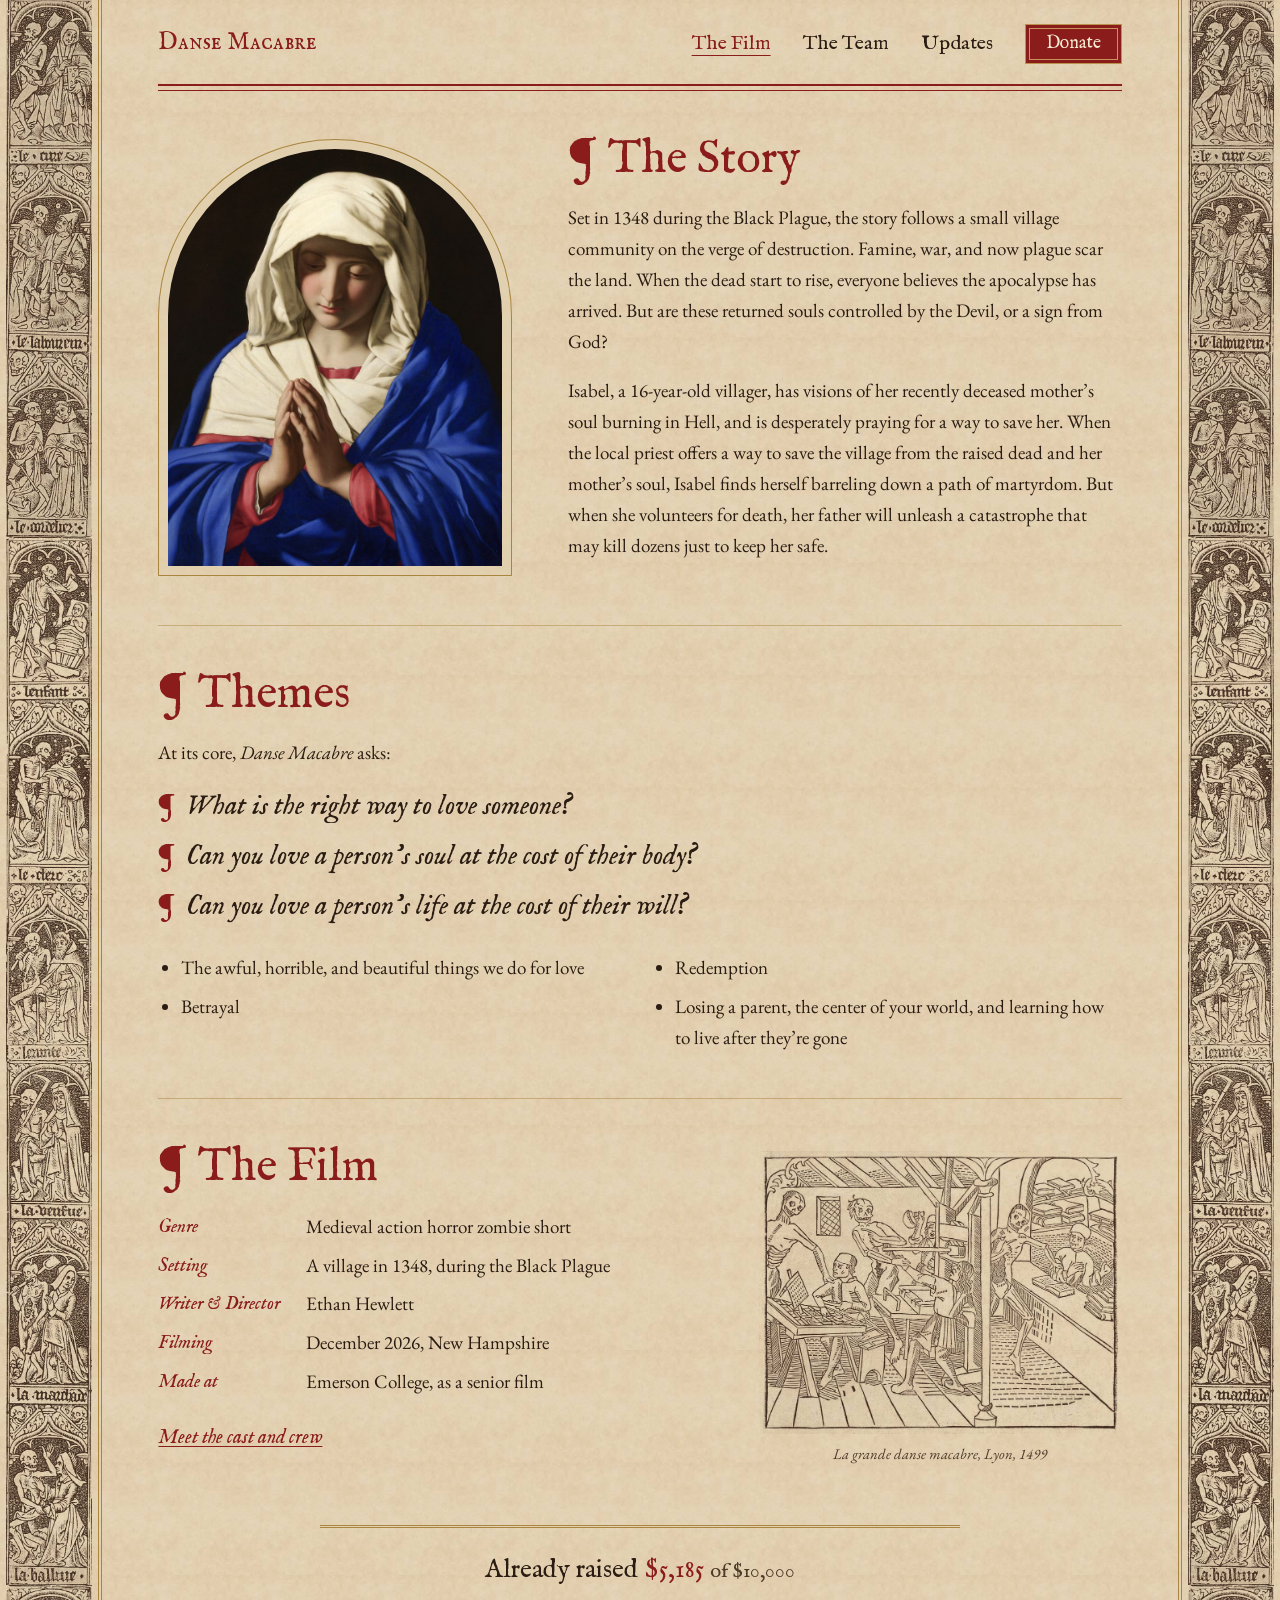
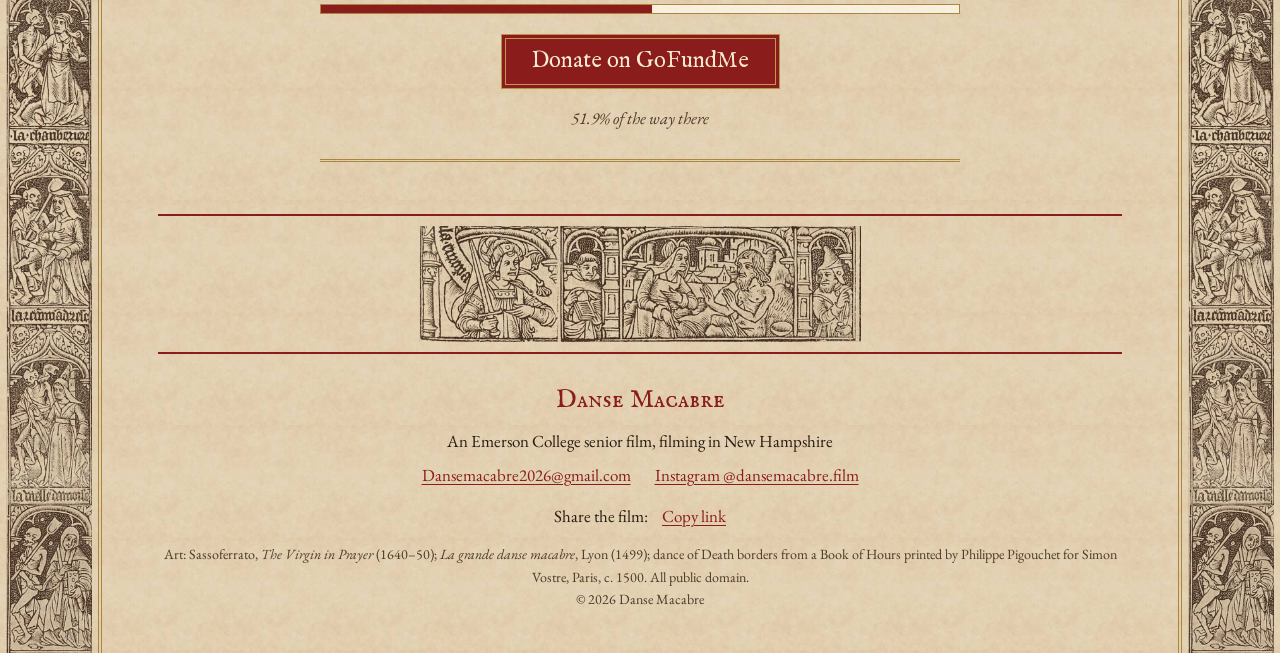
==== commit 18589d93: "Update fundraising total to $5,185 of $10,000 GoFundMe now shows $1,185; plus the $4,000 raised befo" ====
--- a/film.html
+++ b/film.html
@@ -86,11 +86,11 @@
     </section>
 
     <section class="funding funding-wide" data-funding aria-label="Fundraising progress">
-      <p class="funding-amount">Already raised <span class="raised" data-raised>$4,780</span> <span class="of">of <span data-goal>$10,000</span></span></p>
+      <p class="funding-amount">Already raised <span class="raised" data-raised>$5,185</span> <span class="of">of <span data-goal>$10,000</span></span></p>
       <div class="bar" role="progressbar" aria-label="Raised so far" aria-valuemin="0" aria-valuemax="100" aria-valuenow="0"><div class="bar-fill"></div></div>
       <div class="funding-actions">
         <a class="btn" href="https://www.gofundme.com/f/danse-macabre-bringing-this-story-to-life">Donate on GoFundMe</a>
-        <p class="funding-meta"><span data-percent>47.8%</span> of the way there</p>
+        <p class="funding-meta"><span data-percent>51.9%</span> of the way there</p>
       </div>
     </section>
   </main>
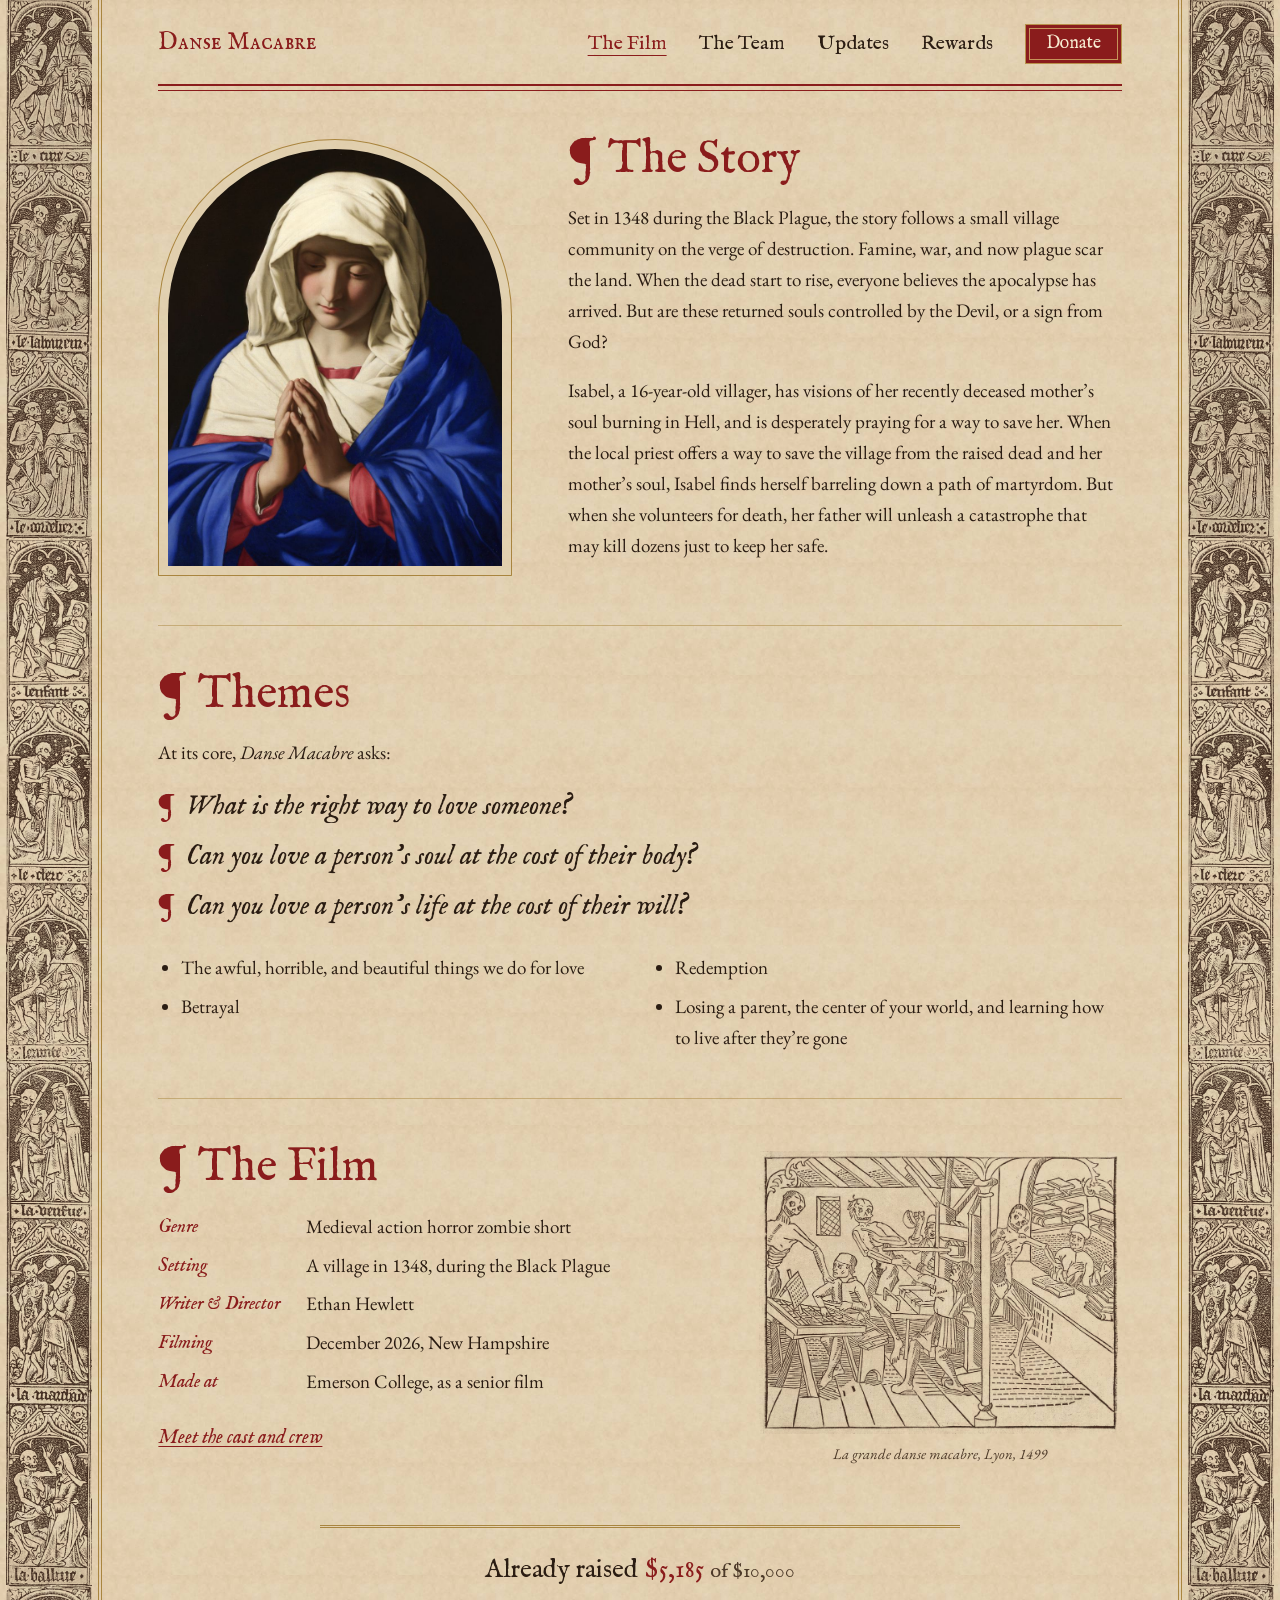
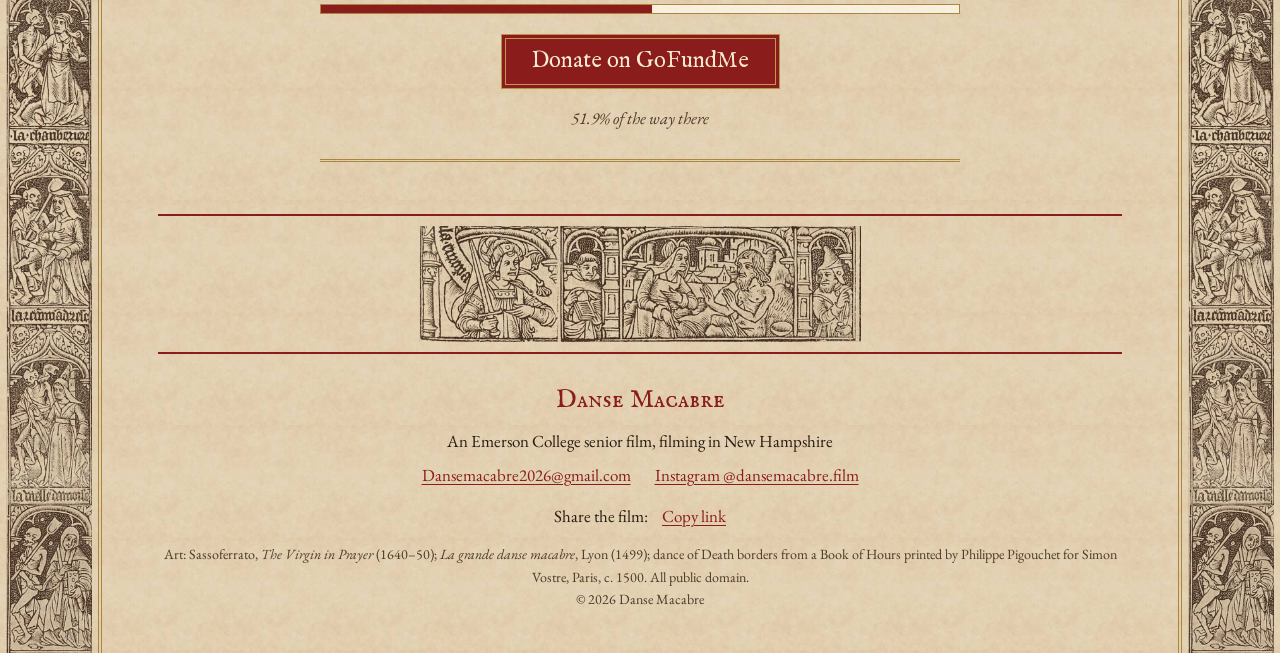
==== commit 3bdd5e79: "Add Join the Dance rewards page and donor wall - New rewards.html: nine tiers named for the Dance of" ====
--- a/film.html
+++ b/film.html
@@ -19,7 +19,7 @@
   <meta name="twitter:image:alt" content="Danse Macabre title beside a 1493 woodcut of skeletons dancing over an open grave, framed by Dance of Death borders">
   <link rel="canonical" href="https://danse-macabrefilm.com/film.html">
   <link rel="icon" href="img/favicon.png">
-  <link rel="stylesheet" href="css/style.css?v=6">
+  <link rel="stylesheet" href="css/style.css?v=7">
 </head>
 <body>
 <div class="page">
@@ -32,6 +32,7 @@
       <a href="film.html" aria-current="page">The Film</a>
       <a href="team.html">The Team</a>
       <a href="updates.html">Updates</a>
+      <a href="rewards.html">Rewards</a>
       <a class="btn btn-small nav-donate" href="https://www.gofundme.com/f/danse-macabre-bringing-this-story-to-life">Donate</a>
     </nav>
   </header>
--- a/css/style.css
+++ b/css/style.css
@@ -495,3 +495,142 @@
   html { scroll-behavior: auto; }
   .bar-fill, .gallery img { transition: none; }
 }
+
+/* ============================================================
+   Rewards page ("Join the Dance"): tiers, Death finale, donor wall
+   ============================================================ */
+.rw-intro { display: grid; grid-template-columns: minmax(0, 1.1fr) minmax(0, .9fr); gap: 64px; align-items: start; padding: 48px 0 52px; }
+.rw-title { margin: 0 0 16px; font-size: clamp(2.6rem, 4.3vw, 3.9rem); line-height: 1.05; }
+.rw-lede { margin: 0 0 30px; max-width: 31em; font-family: var(--font-display); font-style: italic; font-size: 1.5rem; line-height: 1.45; color: var(--ink-soft); }
+.rw-intro .funding { max-width: 600px; padding: 20px 0 22px; }
+.rw-intro .production-notice { font-size: 1.25rem; }
+.rw-intro .funding-amount { font-size: 1.56rem; margin-bottom: 10px; }
+.rw-intro .funding-amount .of { font-size: 1.19rem; }
+.rw-funding-actions { display: none; }
+
+/* How it works */
+.rw-how { padding: 30px 34px 26px; border: 1px solid var(--gold); background: rgba(226, 209, 174, .45); }
+.rw-how-title { margin: 0 0 18px; font-family: var(--font-display); font-size: 2rem; line-height: 1.1; color: var(--rubric); }
+.rw-how-pilcrow { display: none; margin-right: .26em; }
+.rw-steps { list-style: none; margin: 0; padding: 0; counter-reset: rw-step; }
+.rw-steps li { display: grid; grid-template-columns: 44px minmax(0, 1fr); gap: 10px; padding: 16px 0; border-bottom: 1px solid rgba(169, 133, 63, .55); counter-increment: rw-step; }
+.rw-steps li:first-child { padding-top: 0; }
+.rw-steps li::before { content: counter(rw-step, lower-roman); font-family: var(--font-display); font-size: 2.12rem; line-height: 1; color: var(--rubric); }
+.rw-step-title { margin: 0; font-family: var(--font-display); font-size: 1.44rem; line-height: 1.25; color: var(--ink); }
+.rw-steps p { margin: 2px 0 0; font-size: 1.06rem; line-height: 1.5; color: var(--ink-soft); }
+.rw-steps .btn { margin-top: 12px; }
+.rw-how-note { margin: 16px 0 0; font-style: italic; font-size: 1.06rem; line-height: 1.5; color: var(--ink-soft); }
+
+/* The procession of tiers: niches divided by gold hairlines */
+.rw-places { padding: 52px 0 56px; }
+.rw-places .section-title, .rw-procession .section-title { margin-bottom: 6px; }
+.rw-sub { margin: 0 0 30px; font-style: italic; font-size: 1.25rem; color: var(--ink-soft); }
+.rw-tiers { display: grid; grid-template-columns: repeat(4, minmax(0, 1fr)); border-bottom: 1px solid var(--gold); }
+.rw-tier { padding: 26px 22px 28px; border-top: 1px solid var(--gold); }
+.rw-tier:not(:nth-child(4n+1)) { border-left: 1px solid rgba(169, 133, 63, .7); }
+.rw-woodcut { margin: 0 auto 18px; width: 76%; padding: 6px; border: 1px solid var(--gold); background: rgba(226, 209, 174, .55); }
+.rw-woodcut img { width: 100%; height: auto; }
+.rw-price { margin: 0; font-family: var(--font-display); font-size: 2.25rem; line-height: 1.1; color: var(--rubric); }
+.rw-tier-name { margin: 2px 0 0; font-family: var(--font-display); font-size: 1.7rem; line-height: 1.2; color: var(--ink); }
+.rw-fr { margin: 0 0 14px; font-style: italic; font-size: 1rem; color: var(--ink-soft); }
+.rw-adds { list-style: none; margin: 0; padding: 0; }
+.rw-adds li { position: relative; margin: 0 0 6px; padding-left: 22px; font-size: 1.06rem; line-height: 1.45; }
+.rw-adds li::before { content: "\00B6"; position: absolute; left: 0; top: 0; color: var(--rubric); }
+.rw-limit { margin: 2px 0 0 22px; font-style: italic; font-size: .94rem; line-height: 1.4; color: var(--ink-soft); }
+
+/* Death: the finale, on a parchment plate inside a dark band */
+.rw-death { padding: 64px 96px; }
+.rw-death-inner { display: grid; grid-template-columns: minmax(0, 1fr) minmax(0, 1fr); gap: 64px; align-items: center; }
+.rw-plate { margin: 0; padding: 12px; border: 1px solid var(--gold); background: var(--parchment) url("../img/parchment.jpg") 0 0 / 700px; }
+.rw-plate img { width: 100%; height: auto; }
+.rw-death-price { margin: 0 0 4px; font-family: var(--font-display); font-size: 2.12rem; line-height: 1.15; color: #e3c27e; }
+.rw-death-name { margin: 0; font-family: var(--font-display); font-size: clamp(2.8rem, 4.4vw, 4rem); line-height: 1.05; color: #f1e7d2; }
+.rw-death .rw-fr { margin: 0 0 22px; font-size: 1.12rem; color: #b3a78f; }
+.rw-death-lead { margin: 0 0 12px; font-family: var(--font-display); font-style: italic; font-size: 1.88rem; line-height: 1.25; color: #f1e7d2; }
+.rw-death-text { margin: 0 0 28px; max-width: 30em; font-size: 1.25rem; color: #d8cdb6; }
+.rw-death .btn, .rw-death .btn:hover { color: #f6ead0; }
+
+/* Donor wall: a register with a label column */
+.rw-procession { padding: 60px 0 52px; border-top: 0; }
+.rw-wall { margin: 0; border-top: 1px solid var(--gold); border-bottom: 1px solid var(--gold); }
+.rw-group { display: grid; grid-template-columns: 260px minmax(0, 1fr); gap: 28px; padding: 18px 0; border-bottom: 1px solid rgba(169, 133, 63, .55); }
+.rw-group:last-child { border-bottom: 0; }
+.rw-group dt { line-height: 1.3; }
+.rw-wall-tier { display: block; font-family: var(--font-display); font-style: italic; font-size: 1.5rem; color: var(--rubric); }
+.rw-wall-fr { display: block; font-style: italic; font-size: .94rem; color: var(--ink-soft); }
+.rw-group dd { margin: 0; }
+.rw-group dd span { display: inline-block; margin: 0 26px 6px 0; font-size: 1.31rem; }
+.rw-group dd .rw-empty { font-style: italic; color: var(--ink-soft); }
+.rw-wall-note { margin: 18px 0 0; font-style: italic; font-size: 1.06rem; color: var(--ink-soft); }
+
+/* Rewards: tablet */
+@media (max-width: 1000px) {
+  .rw-intro { gap: 36px; }
+  .rw-how { padding: 24px 24px 22px; }
+  .rw-tiers { grid-template-columns: repeat(2, minmax(0, 1fr)); }
+  .rw-tier:not(:nth-child(4n+1)) { border-left: 0; }
+  .rw-tier:nth-child(even) { border-left: 1px solid rgba(169, 133, 63, .7); }
+  .rw-death { padding: 56px 48px; }
+  .rw-death-inner { gap: 40px; }
+  .rw-group { grid-template-columns: 200px minmax(0, 1fr); gap: 22px; }
+}
+
+/* Rewards: phone */
+@media (max-width: 760px) {
+  .rw-intro { grid-template-columns: minmax(0, 1fr); gap: 0; padding: 26px 0 8px; }
+  .rw-title { margin-bottom: 12px; font-size: 2.12rem; line-height: 1.1; }
+  .rw-lede { margin-bottom: 22px; font-family: var(--font-body); font-size: 1.06rem; line-height: 1.6; }
+  .rw-intro .funding { padding: 18px 0; }
+  .rw-intro .production-notice { font-size: 1.06rem; }
+  .rw-intro .funding-amount { font-size: 1.38rem; }
+  .rw-intro .funding-amount .of { font-size: 1.06rem; }
+  .rw-funding-actions { display: flex; margin-top: 16px; }
+
+  .rw-how { padding: 30px 0 26px; border: 0; background: none; }
+  .rw-how-title { margin-bottom: 14px; font-size: 1.75rem; }
+  .rw-how-pilcrow { display: inline; }
+  .rw-steps { border-top: 1px solid rgba(169, 133, 63, .6); }
+  .rw-steps li, .rw-steps li:first-child { grid-template-columns: 30px minmax(0, 1fr); gap: 12px; padding: 14px 0; border-bottom: 1px solid rgba(169, 133, 63, .6); }
+  .rw-steps li::before { content: counter(rw-step); font-size: 1.5rem; line-height: 1.1; }
+  .rw-step-title { margin-bottom: 2px; font-size: 1.25rem; }
+  .rw-steps p { margin: 0; font-size: 1rem; color: var(--ink); overflow-wrap: anywhere; }
+  .rw-steps .btn { display: block; text-align: center; font-size: 1.12rem; padding: 10px 14px; }
+  .rw-how-note { margin-top: 14px; font-size: 1rem; }
+
+  .rw-places { padding: 8px 0 30px; border-top: 0; }
+  .rw-places .section-title, .rw-procession .section-title { font-size: 1.75rem; }
+  .rw-sub { margin-bottom: 16px; font-size: 1.06rem; }
+  .rw-tiers { grid-template-columns: minmax(0, 1fr); border-top: 1px solid rgba(169, 133, 63, .6); border-bottom: 0; }
+  .rw-tier, .rw-tier:nth-child(even), .rw-tier:not(:nth-child(4n+1)) { display: grid; grid-template-columns: 92px minmax(0, 1fr); gap: 14px; align-items: start; padding: 16px 0; border-top: 0; border-left: 0; border-bottom: 1px solid rgba(169, 133, 63, .6); }
+  .rw-woodcut { width: auto; margin: 0; padding: 3px; }
+  .rw-price { font-size: 1.62rem; }
+  .rw-tier-name { font-size: 1.31rem; }
+  .rw-fr { margin-bottom: 6px; font-size: .94rem; }
+  .rw-adds li { margin-bottom: 3px; padding-left: 18px; font-size: 1rem; }
+  .rw-adds li::before { top: .15em; font-size: .82rem; }
+  .rw-limit { margin-left: 18px; font-size: .88rem; }
+
+  .rw-death { padding: 26px 22px 28px; }
+  .rw-death-inner { grid-template-columns: minmax(0, 1fr); gap: 20px; }
+  .rw-plate { padding: 8px; }
+  .rw-death-price { margin-bottom: 2px; font-size: 1.75rem; }
+  .rw-death-name { font-size: 2.12rem; line-height: 1.15; }
+  .rw-death .rw-fr { margin-bottom: 12px; font-size: .88rem; }
+  .rw-death-lead { margin-bottom: 8px; font-size: 1.25rem; }
+  .rw-death-text { margin-bottom: 20px; font-size: 1.06rem; }
+  .rw-death .btn { display: block; text-align: center; }
+
+  .rw-procession { padding: 32px 0 30px; }
+  .rw-wall { border-top-color: rgba(169, 133, 63, .6); border-bottom-color: rgba(169, 133, 63, .6); }
+  .rw-group { grid-template-columns: minmax(0, 1fr); gap: 2px; padding: 12px 0; border-bottom-color: rgba(169, 133, 63, .6); }
+  .rw-wall-tier, .rw-wall-fr { display: inline; }
+  .rw-wall-tier { font-size: 1.19rem; }
+  .rw-wall-fr { margin-left: .2em; font-size: .88rem; }
+  .rw-group dd span { margin: 0 18px 4px 0; font-size: 1.06rem; }
+  .rw-wall-note { margin-top: 16px; font-size: .94rem; }
+}
+
+/* ---------- Home: link to the rewards page ---------- */
+.rewards-link { margin: -18px auto 30px; max-width: 40em; text-align: center; font-family: var(--font-display); font-style: italic; font-size: 1.2rem; color: var(--ink-soft); }
+.rewards-link .more { font-size: 1.2rem; }
+
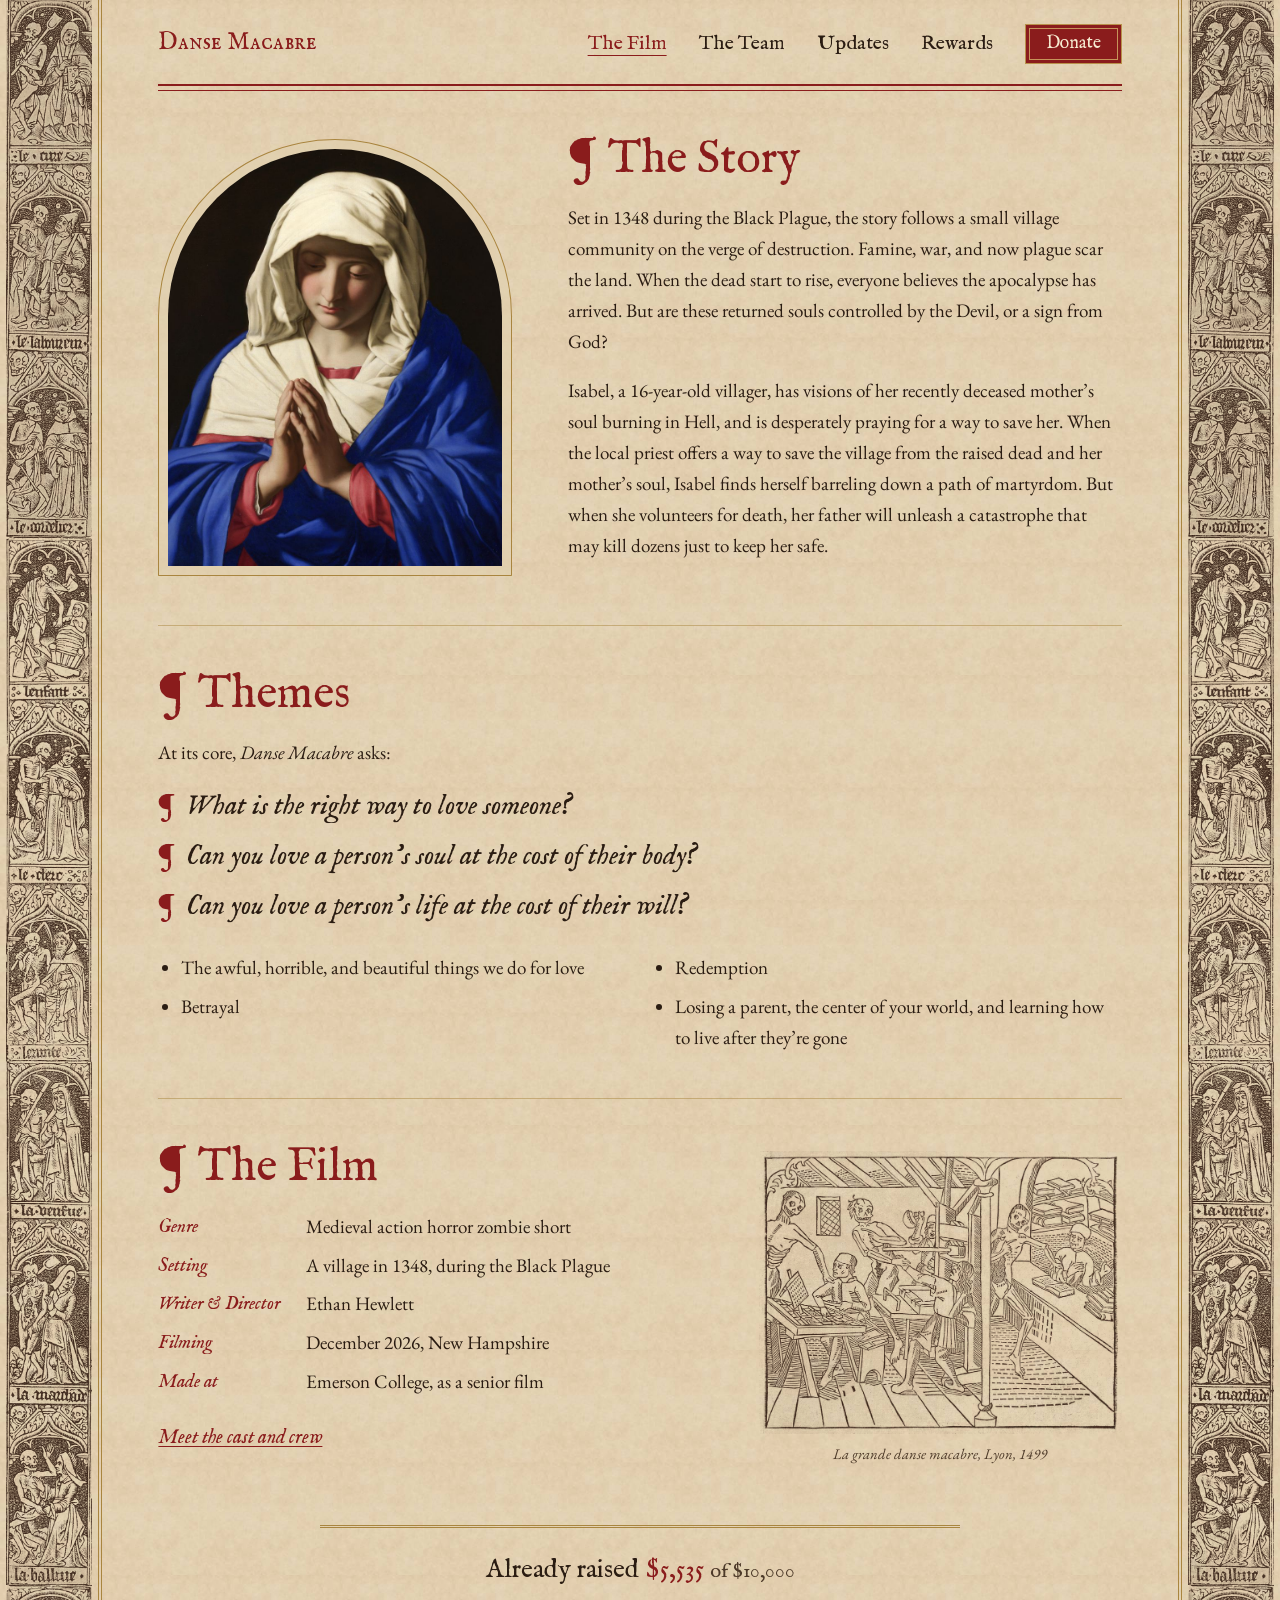
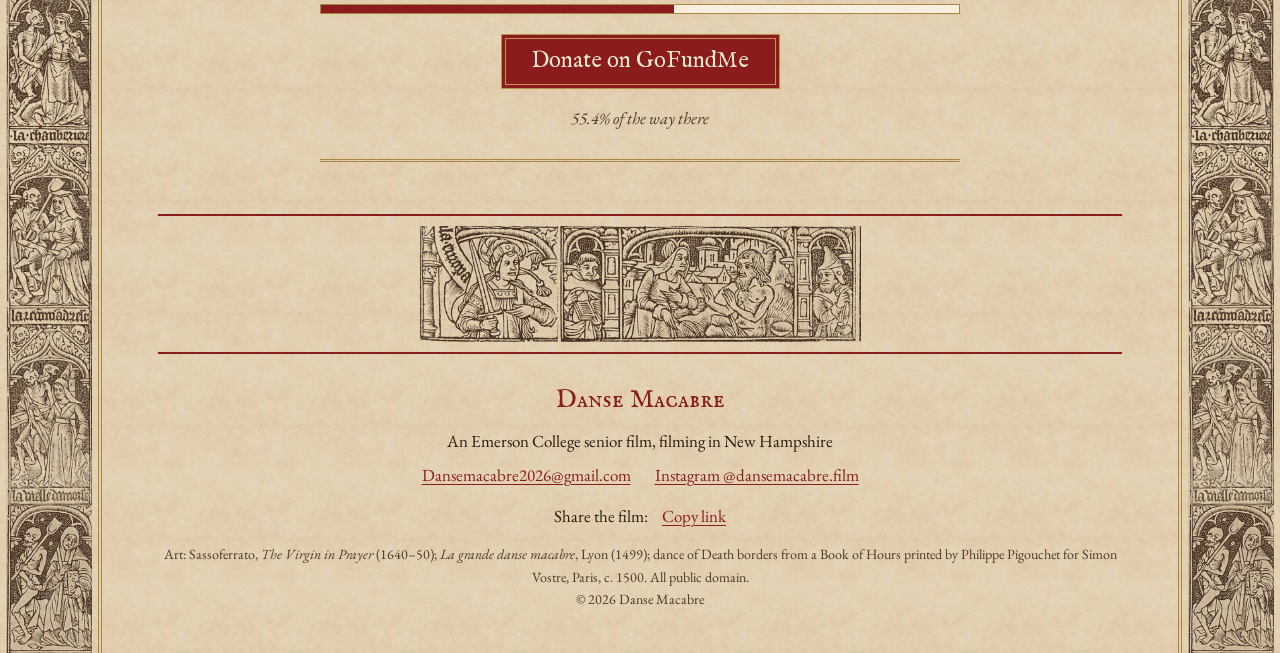
==== commit f8e5eb81: "Team: cast portraits and bios - Dramatis Personae now shows Grace Wagner (Isabel), Robert Najarian  " ====
--- a/film.html
+++ b/film.html
@@ -19,7 +19,7 @@
   <meta name="twitter:image:alt" content="Danse Macabre title beside a 1493 woodcut of skeletons dancing over an open grave, framed by Dance of Death borders">
   <link rel="canonical" href="https://danse-macabrefilm.com/film.html">
   <link rel="icon" href="img/favicon.png">
-  <link rel="stylesheet" href="css/style.css?v=7">
+  <link rel="stylesheet" href="css/style.css?v=8">
 </head>
 <body>
 <div class="page">
--- a/css/style.css
+++ b/css/style.css
@@ -634,3 +634,15 @@
 .rewards-link { margin: -18px auto 30px; max-width: 40em; text-align: center; font-family: var(--font-display); font-style: italic; font-size: 1.2rem; color: var(--ink-soft); }
 .rewards-link .more { font-size: 1.2rem; }
 
+
+/* ---------- Team: cast portraits ---------- */
+.cast-grid { display: grid; grid-template-columns: repeat(3, minmax(0, 1fr)); gap: 48px; margin-top: 8px; }
+.cast-card .arch { max-width: 300px; margin: 0 0 20px; }
+.cast-card .arch img { filter: sepia(.12) saturate(.88); }
+.cast-role { margin: 0; font-family: var(--font-display); font-style: italic; font-size: 1.3rem; color: var(--rubric); }
+.cast-name { margin: 0 0 10px; font-family: var(--font-display); font-size: 1.9rem; line-height: 1.15; }
+.cast-bio { margin: 0; font-size: 1.06rem; line-height: 1.55; }
+.cast-grid + .aside { margin-top: 28px; }
+@media (max-width: 1000px) { .cast-grid { gap: 32px; } }
+@media (max-width: 760px) { .cast-grid { grid-template-columns: minmax(0, 1fr); gap: 40px; } .cast-card .arch { max-width: 260px; } }
+
